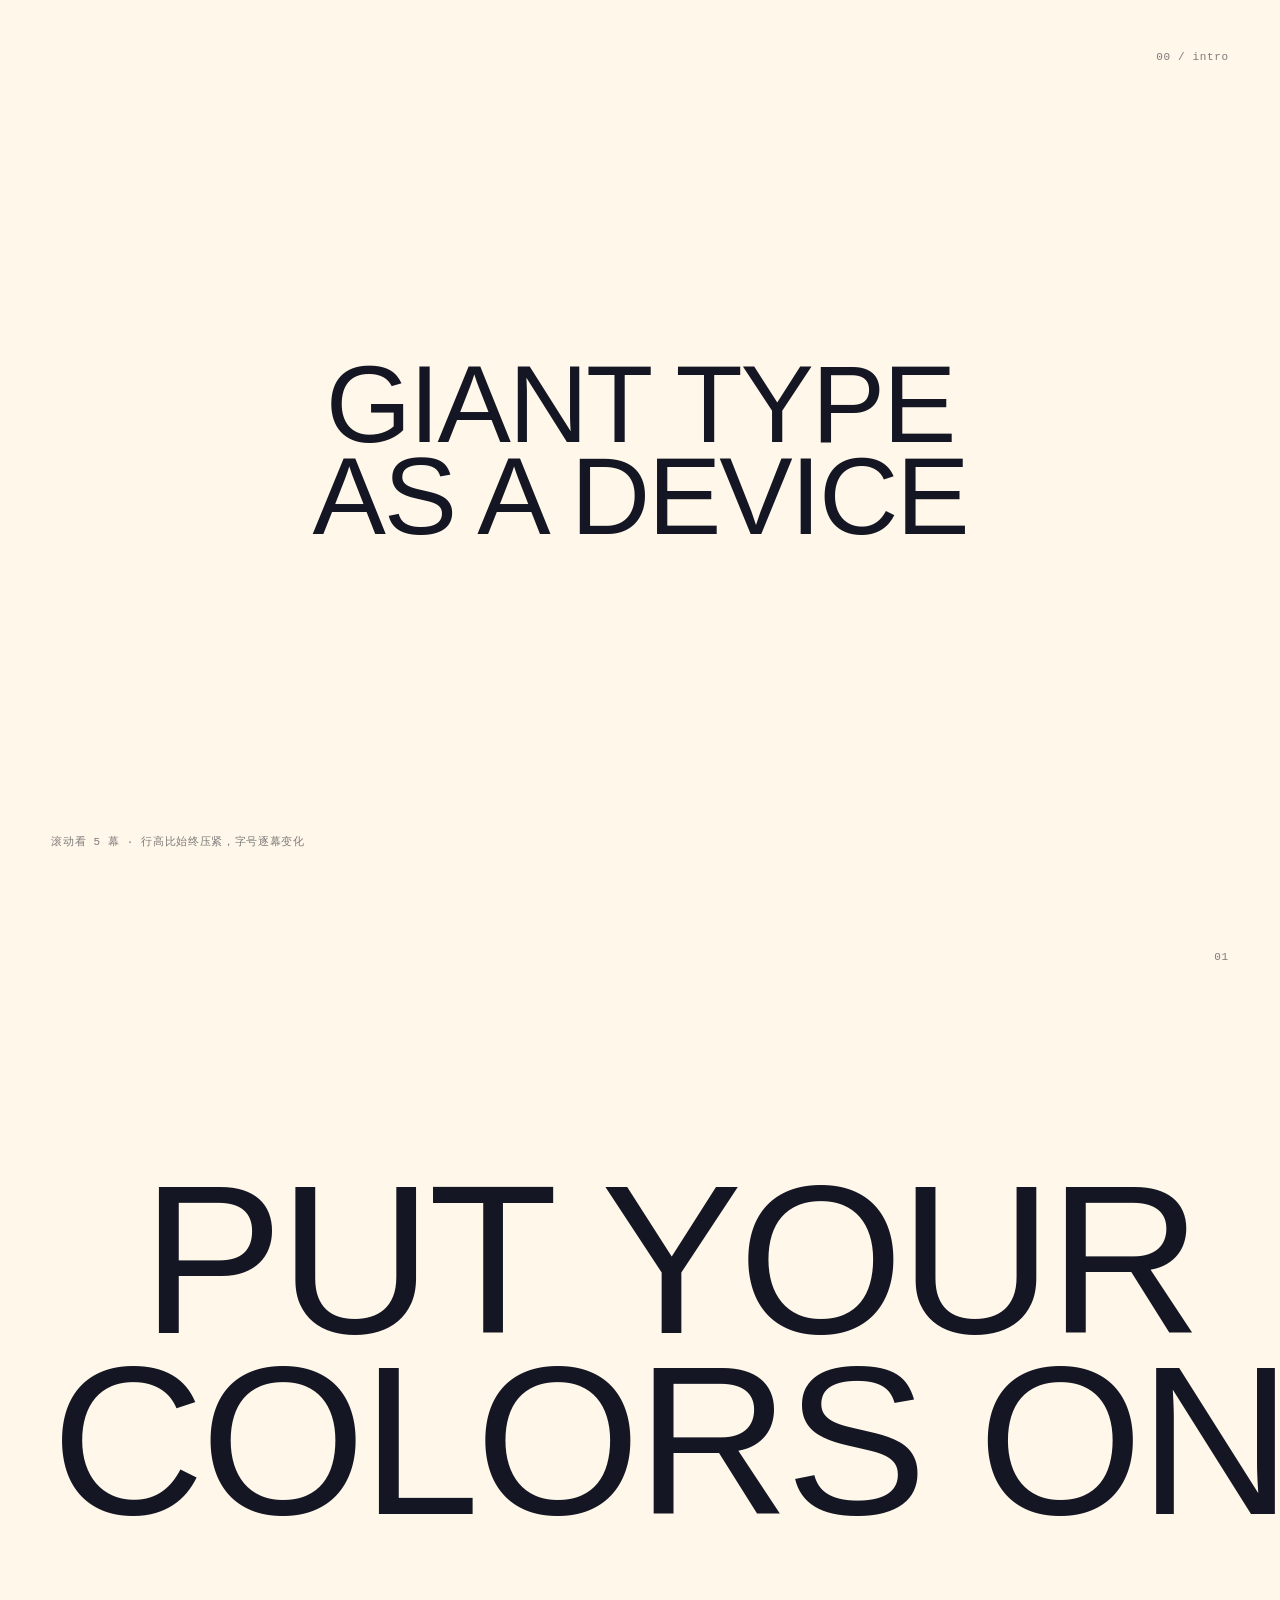
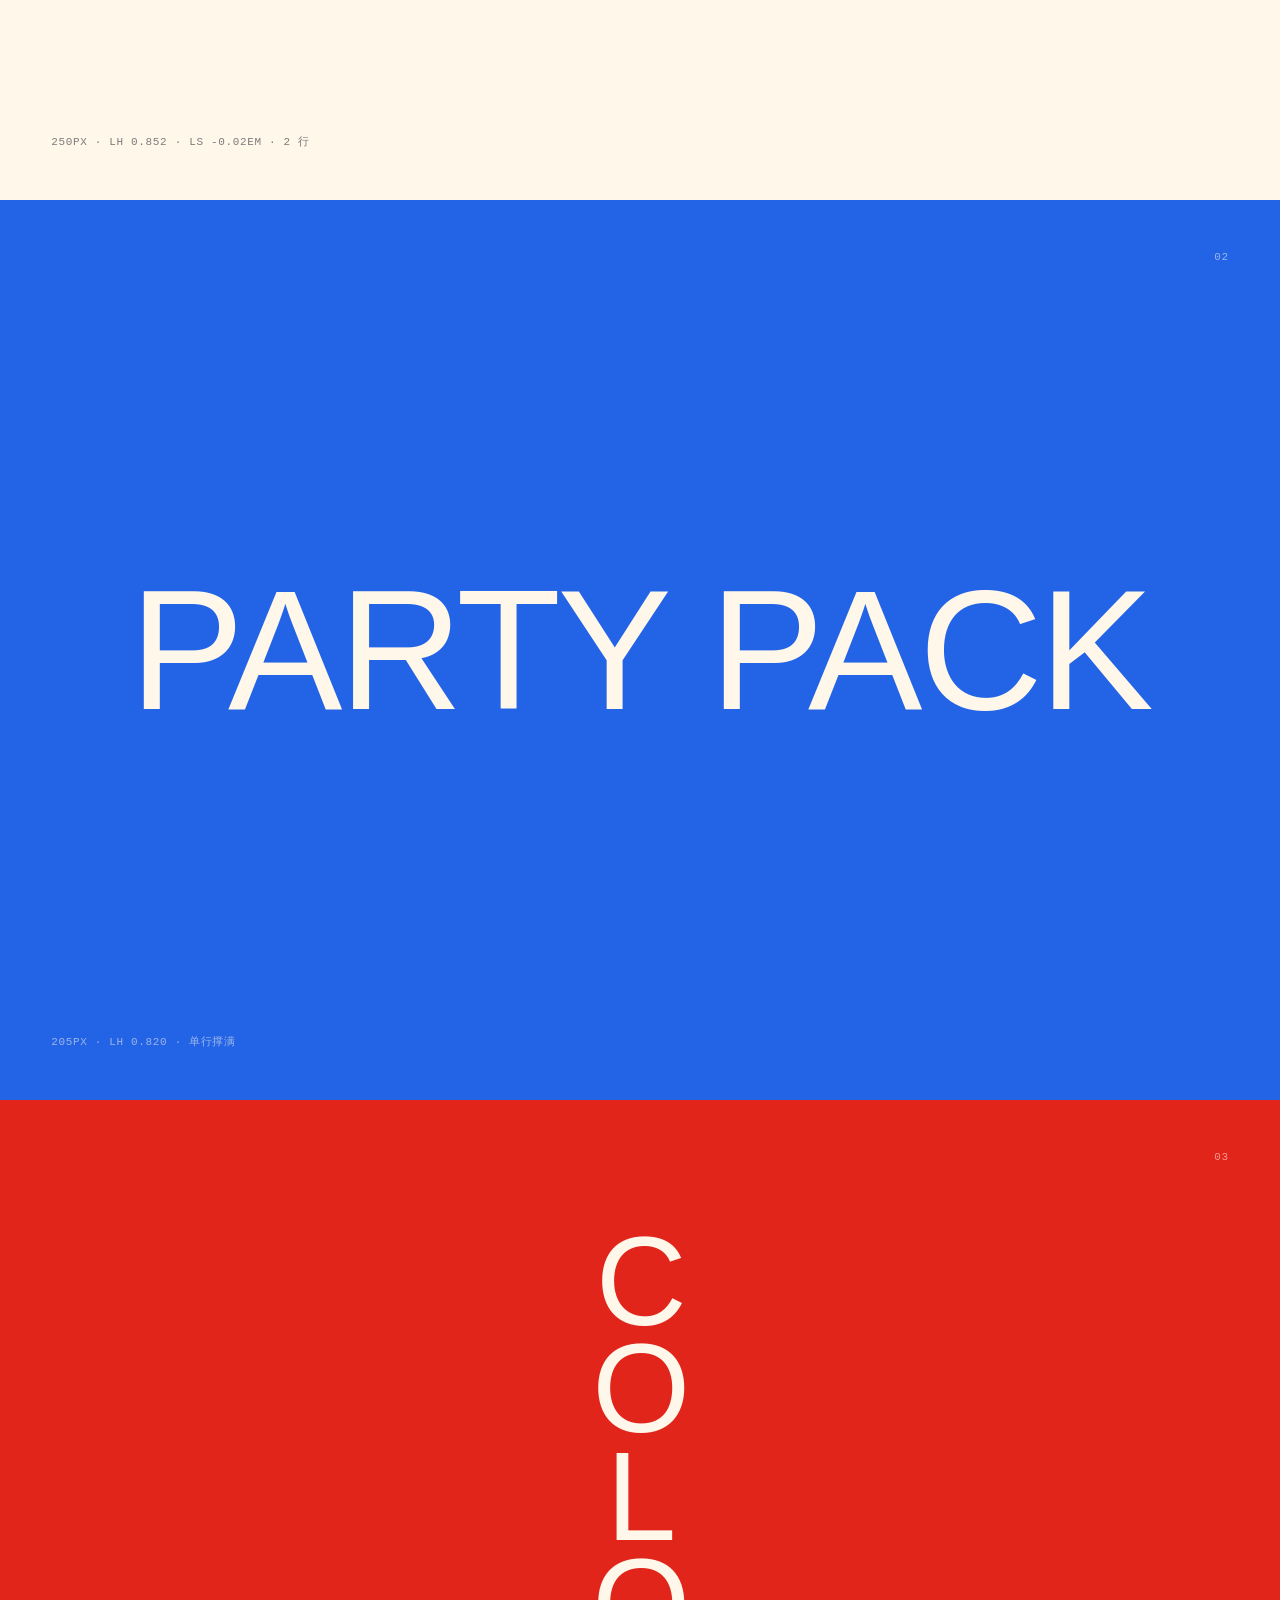
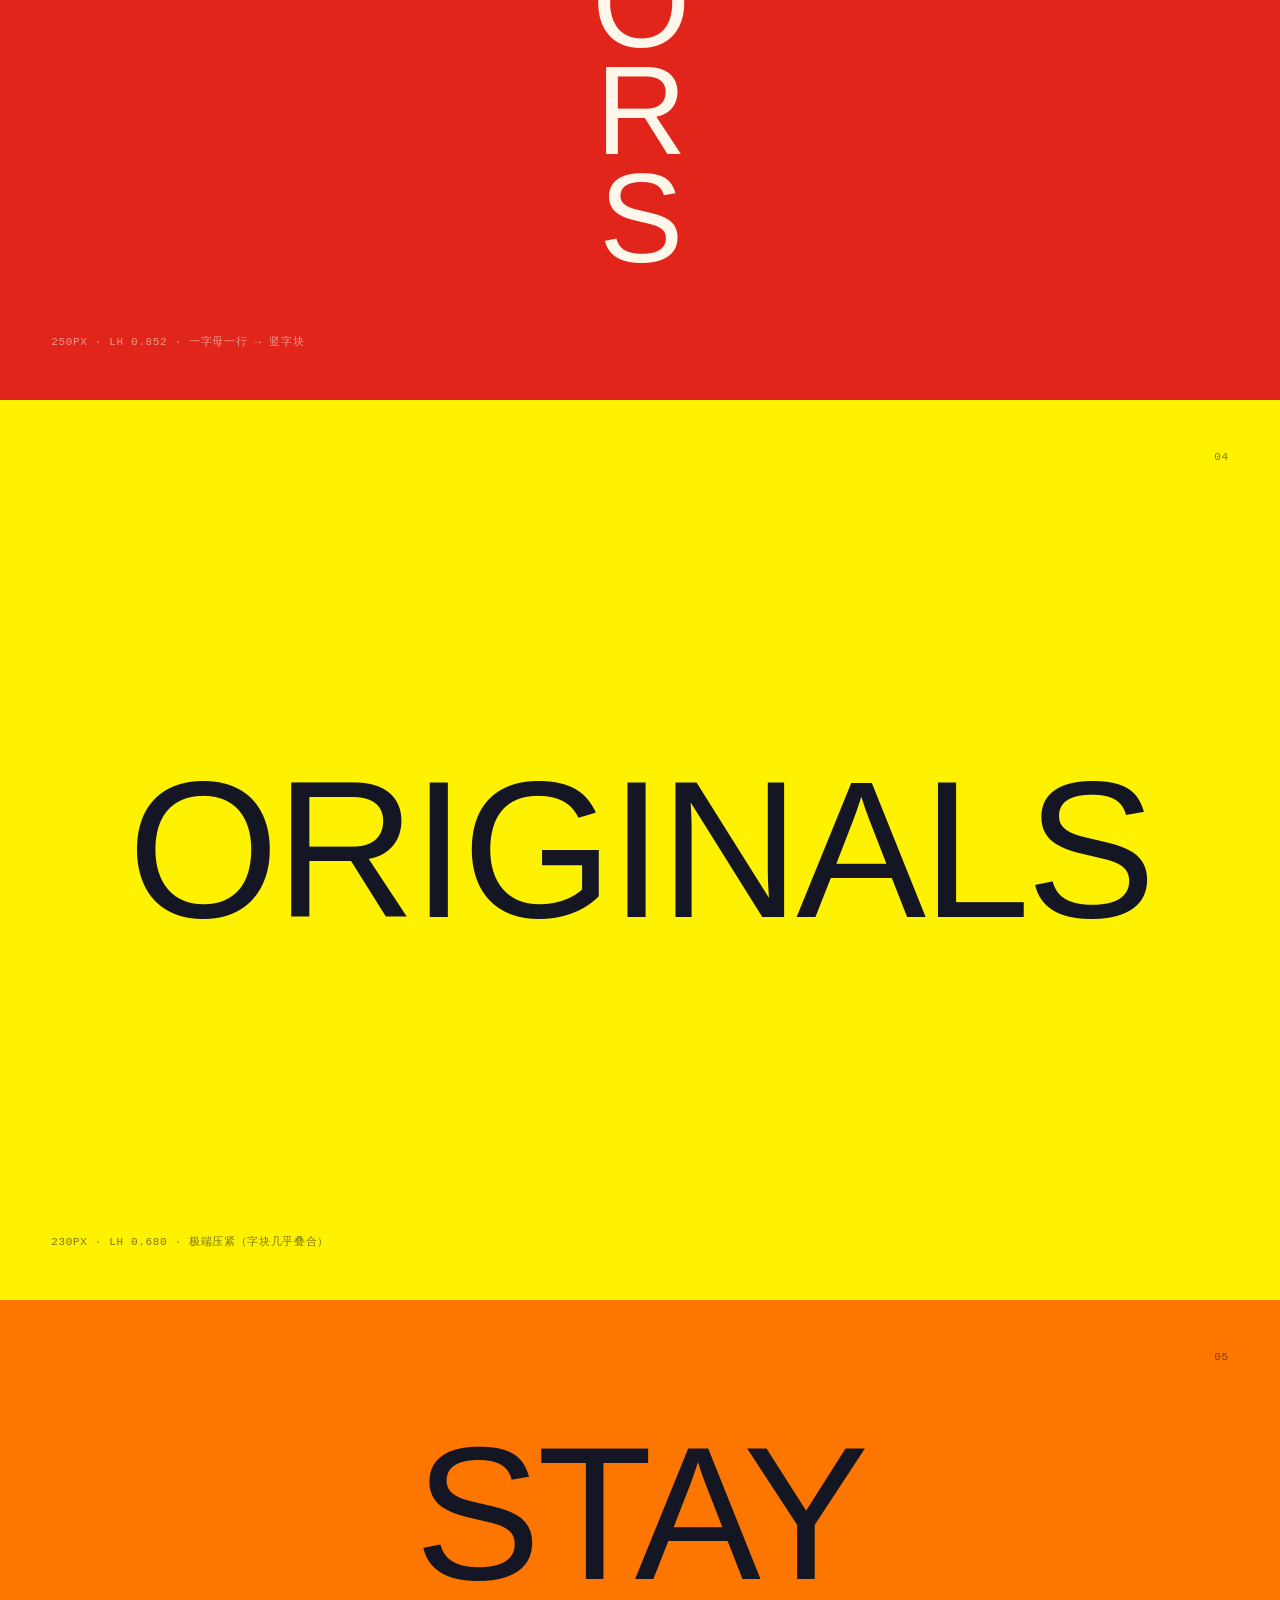
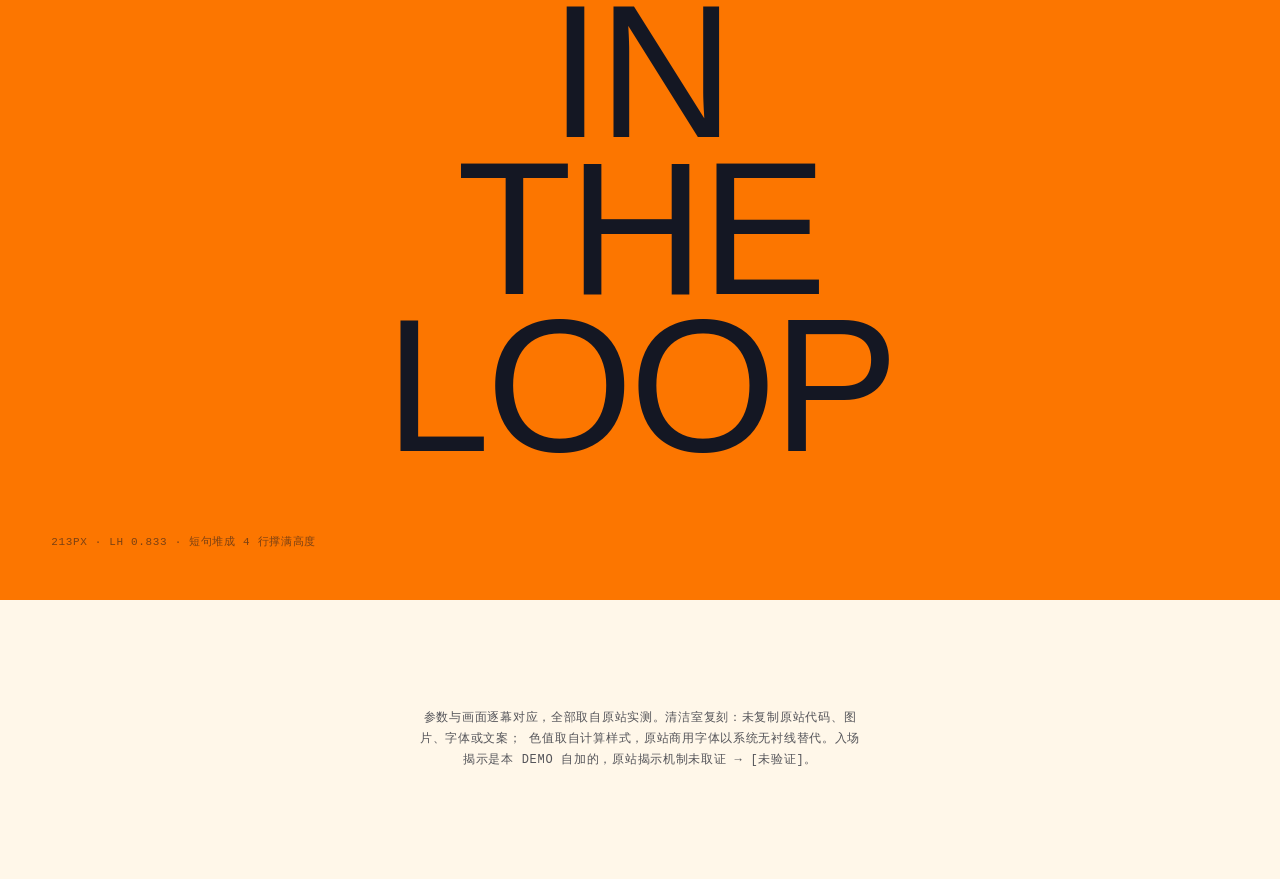
==== entries/2026-10-11-giant-type-scenes/demo/index.html @ 16011b43 "refactor(spec)!: 萃取维度从「好测量的参数」转向「视效表达」——新增 strength/expression/composition/motion_catalog/dont_copy；" ====
<!doctype html>
<html lang="zh-CN">
<head>
<meta charset="utf-8">
<meta name="viewport" content="width=device-width,initial-scale=1">
<title>demo · 巨字分幕装置（giant type scenes）</title>
<link rel="stylesheet" href="../src/scenes.css">
</head>
<body>

<!-- 0 · 说明幕 -->
<section class="scene s0">
  <span class="scene__idx">00 / intro</span>
  <h1 class="scene__title">GIANT TYPE
AS A DEVICE</h1>
  <span class="scene__spec">滚动看 5 幕 · 行高比始终压紧，字号逐幕变化</span>
</section>

<!-- 1 · 两行字块，奶油底 -->
<section class="scene s1">
  <span class="scene__idx">01</span>
  <h2 class="scene__title">PUT YOUR
COLORS ON</h2>
  <span class="scene__spec">250px · lh 0.852 · ls -0.02em · 2 行</span>
</section>

<!-- 2 · 单行满宽，蓝底 -->
<section class="scene s2">
  <span class="scene__idx">02</span>
  <h2 class="scene__title">PARTY PACK</h2>
  <span class="scene__spec">205px · lh 0.820 · 单行撑满</span>
</section>

<!-- 3 · 一字母一行，红底 -->
<section class="scene s3">
  <span class="scene__idx">03</span>
  <h2 class="scene__title">C
O
L
O
R
S</h2>
  <span class="scene__spec">250px · lh 0.852 · 一字母一行 → 竖字块</span>
</section>

<!-- 4 · 行高比压到 0.68，黄底 -->
<section class="scene s4">
  <span class="scene__idx">04</span>
  <h2 class="scene__title">ORIGINALS</h2>
  <span class="scene__spec">230px · lh 0.680 · 极端压紧（字块几乎叠合）</span>
</section>

<!-- 5 · 短句堆成四行，橙底 -->
<section class="scene s5">
  <span class="scene__idx">05</span>
  <h2 class="scene__title">STAY
IN
THE
LOOP</h2>
  <span class="scene__spec">213px · lh 0.833 · 短句堆成 4 行撑满高度</span>
</section>

<section class="scene s1" style="min-height:auto;padding-block:clamp(40px,8vw,96px)">
  <p class="scene__spec" style="position:static;opacity:.72;text-align:center;max-width:62ch;font-size:12px;line-height:1.75">
    参数与画面逐幕对应，全部取自原站实测。清洁室复刻：未复制原站代码、图片、字体或文案；
    色值取自计算样式，原站商用字体以系统无衬线替代。入场揭示是本 demo 自加的，原站揭示机制未取证 → [未验证]。
  </p>
</section>

</body>
</html>
---- entries/2026-10-11-giant-type-scenes/src/scenes.css ----
/* ============================================================
   giant-type-scenes · 巨字分幕装置（clean-room 复刻）
   机制：不用插图当主视觉，而把「标题」本身放大成图像——
   字号给到 100~250px、行高比压到 0.68~0.85（字块紧贴），
   再用强制换行把一句话堆成 2~6 行字块（短词甚至一字母一行），
   让字块撑满整屏；每段换一个整屏色块当底，形成分幕节奏。

   实测自 ringpopcandy.com（getComputedStyle，非目测）：
     10 个 .section-title，字号 102 / 120 / 128 / 160 / 250px 按段变化
     行高比 0.68 ~ 0.852（250/205、250/213、250/170、120/100、102/86、128/107、160/115）
     字距 -0.02em，字重 400~500，全大写
     页面总高 11047px，14 个 section，整屏色块宽 1278px（视口 1280）
   ============================================================ */

:root {
  /* 色值全部为原站实测（rgb() → hex） */
  --ground:  #FFF7E9;
  --ink:     #141723;
  --blue:    #2364E7;
  --red:     #E1251B;
  --yellow:  #FFF200;
  --orange:  #FC7600;
  --green:   #0B7302;

  --font: "Helvetica Neue", "HelveticaNeue", Helvetica, "Arial Narrow", Arial,
          "PingFang SC", "Microsoft YaHei", system-ui, sans-serif;

  --track: -0.02em;   /* 实测字距 */
  --pad:   clamp(20px, 4vw, 56px);
}

*, *::before, *::after { box-sizing: border-box; }
html, body { margin: 0; }
body {
  background: var(--ground);
  color: var(--ink);
  font-family: var(--font);
  -webkit-font-smoothing: antialiased;
}

/* ---------- 一幕 ---------- */
.scene {
  position: relative;
  min-height: 100vh;
  min-height: 100svh;
  display: grid;
  align-content: center;
  justify-items: center;
  padding: var(--pad);
  overflow: hidden;          /* 字块允许被裁，但不许撑出布局 */
  background: var(--bg, var(--ground));
  color: var(--fg, var(--ink));
}

/* ---------- 字块 ---------- */
.scene__title {
  margin: 0;
  font-weight: var(--fw, 400);
  font-size: var(--fs);
  line-height: var(--lh, 0.85);   /* 行高比：字块紧贴的关键 */
  letter-spacing: var(--track);
  text-transform: uppercase;
  text-align: center;
  white-space: pre;               /* 保留换行，不自动折行 */
  max-width: 100%;
}

/* 角标：把这一幕的实测参数写在画面上，既是说明也是装饰 */
.scene__spec {
  position: absolute;
  left: var(--pad);
  bottom: var(--pad);
  font-family: ui-monospace, SFMono-Regular, Menlo, Consolas, monospace;
  font-size: 11px;
  letter-spacing: 0.06em;
  text-transform: uppercase;
  opacity: 0.55;
}
.scene__idx {
  position: absolute;
  right: var(--pad);
  top: var(--pad);
  font-family: ui-monospace, SFMono-Regular, Menlo, Consolas, monospace;
  font-size: 11px;
  letter-spacing: 0.06em;
  opacity: 0.55;
}

/* ---------- 各幕：字号同时对宽度与高度双约束 ----------
   宽度：按行内字符数反推（字块撑满视口宽）
   高度：按行数反推（多行字块不许超出视口高，否则会被裁）
   只用 vw 会在矮窗口里把多行字块裁掉——实测 6 行 × 250px = 1278px > 577px 视口。 */
.s1 { --bg: var(--ground); --fg: var(--ink);    --fs: clamp(32px, min(16.6vw, 40svh), 250px); --lh: 0.852; }
.s2 { --bg: var(--blue);   --fg: var(--ground); --fs: clamp(26px, 13.4vw, 205px);             --lh: 0.820; }
.s3 { --bg: var(--red);    --fg: var(--ground); --fs: clamp(34px, min(22.4vw, 14svh), 250px); --lh: 0.852; }
.s4 { --bg: var(--yellow); --fg: var(--ink);    --fs: clamp(28px, 15.2vw, 230px);             --lh: 0.680; }
.s5 { --bg: var(--orange); --fg: var(--ink);    --fs: clamp(28px, min(17.6vw, 21svh), 213px); --lh: 0.833; }
.s0 { --bg: var(--ground); --fg: var(--ink);    --fs: clamp(24px, min(8.6vw, 40svh), 118px);  --lh: 0.836; --fw: 500; }

/* ---------- 入场揭示（本 demo 自加，原站揭示机制未取证 → [未验证]） ----------
   用 CSS 滚动驱动动画，浏览器不支持时自动退化为静止呈现，零 JS。 */
@supports (animation-timeline: view()) {
  @media (prefers-reduced-motion: no-preference) {
    .scene__title {
      animation: rise linear both;
      animation-timeline: view();
      animation-range: entry 5% cover 42%;
    }
    @keyframes rise {
      from { transform: translateY(0.32em); opacity: 0; }
      to   { transform: translateY(0);      opacity: 1; }
    }
  }
}
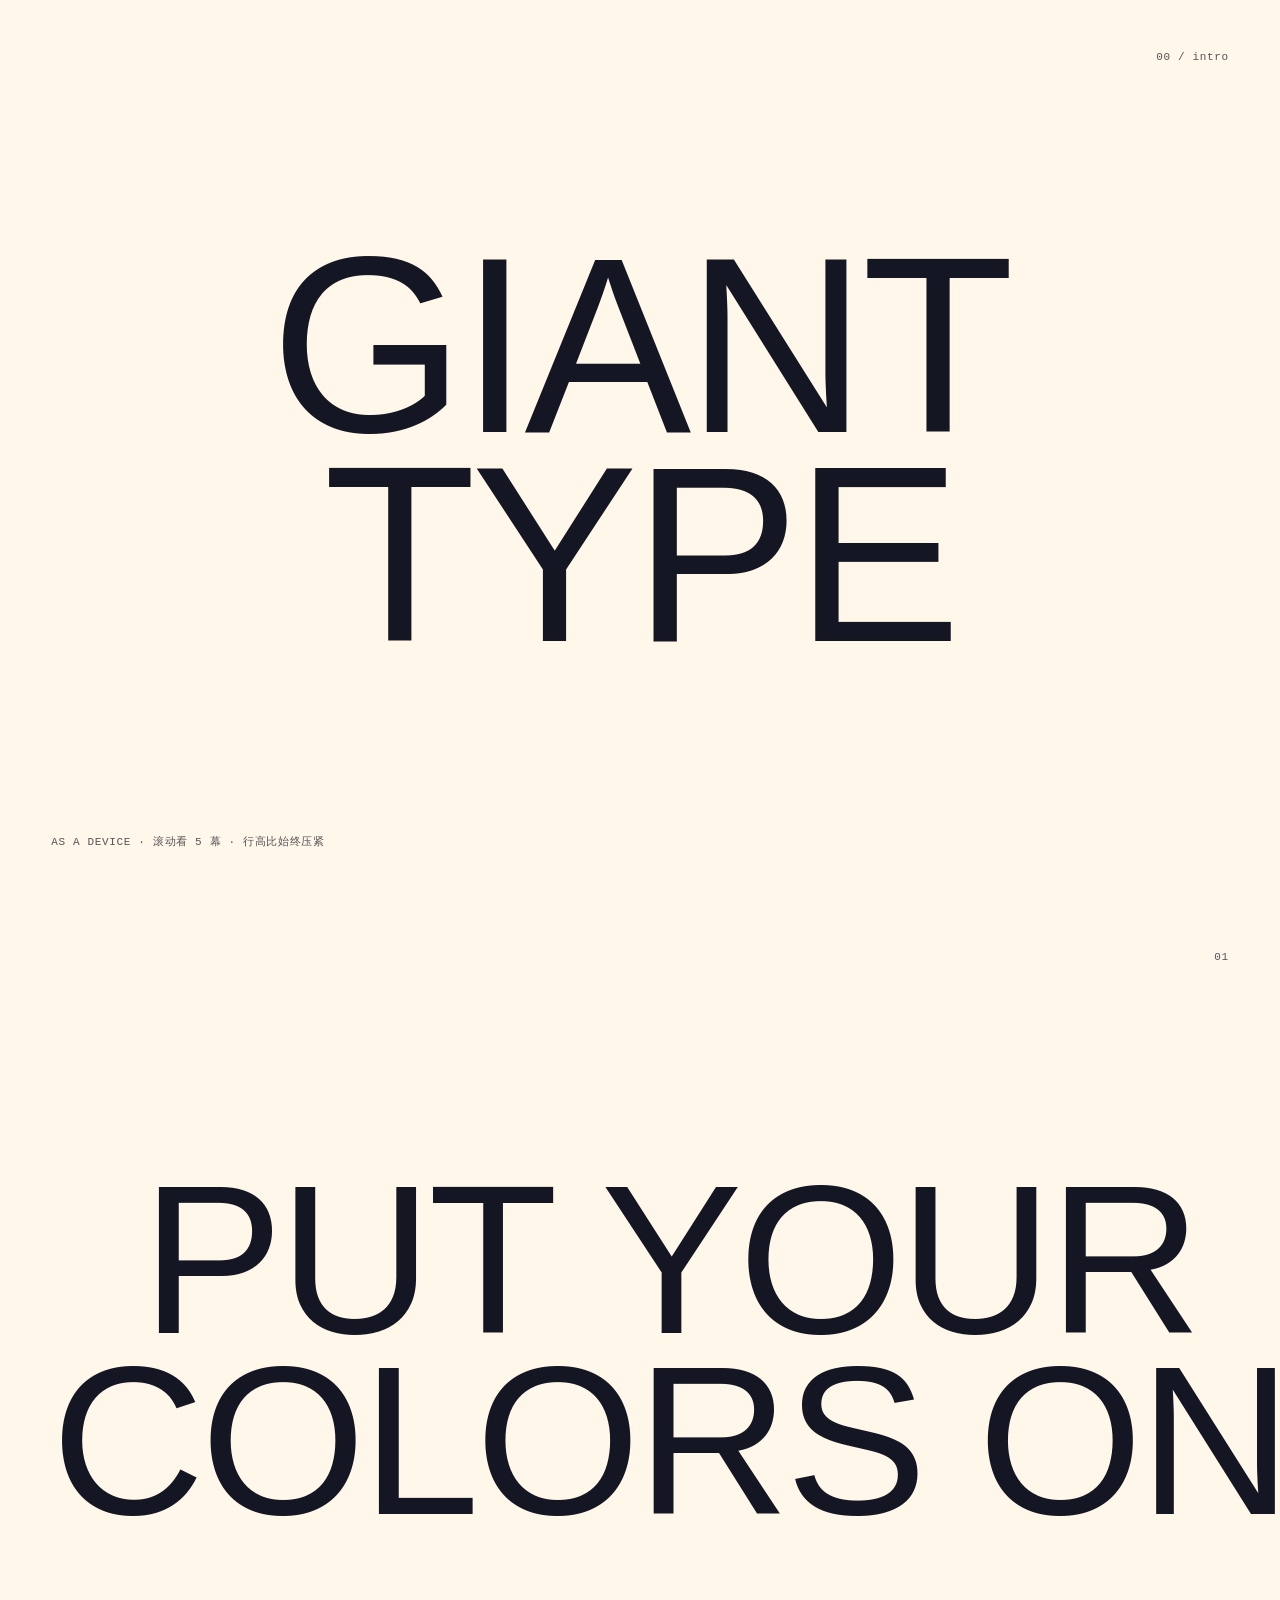
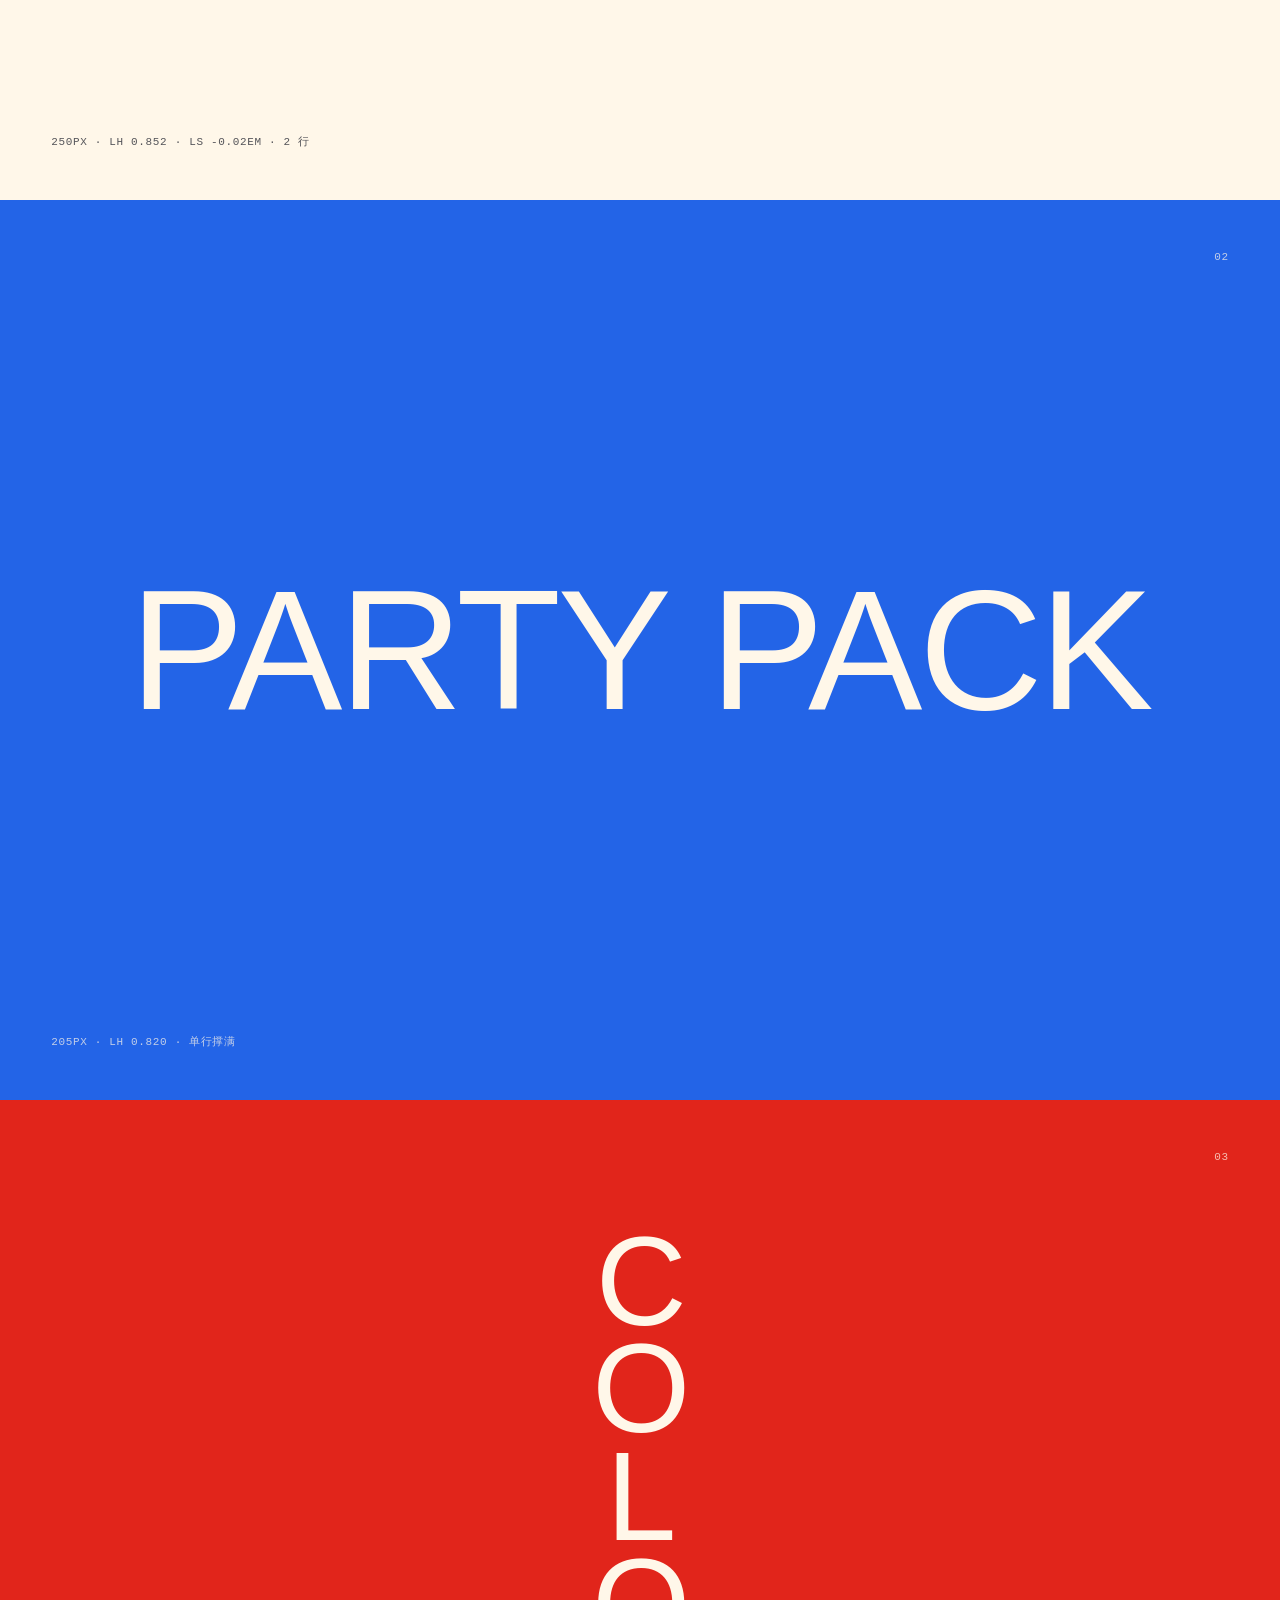
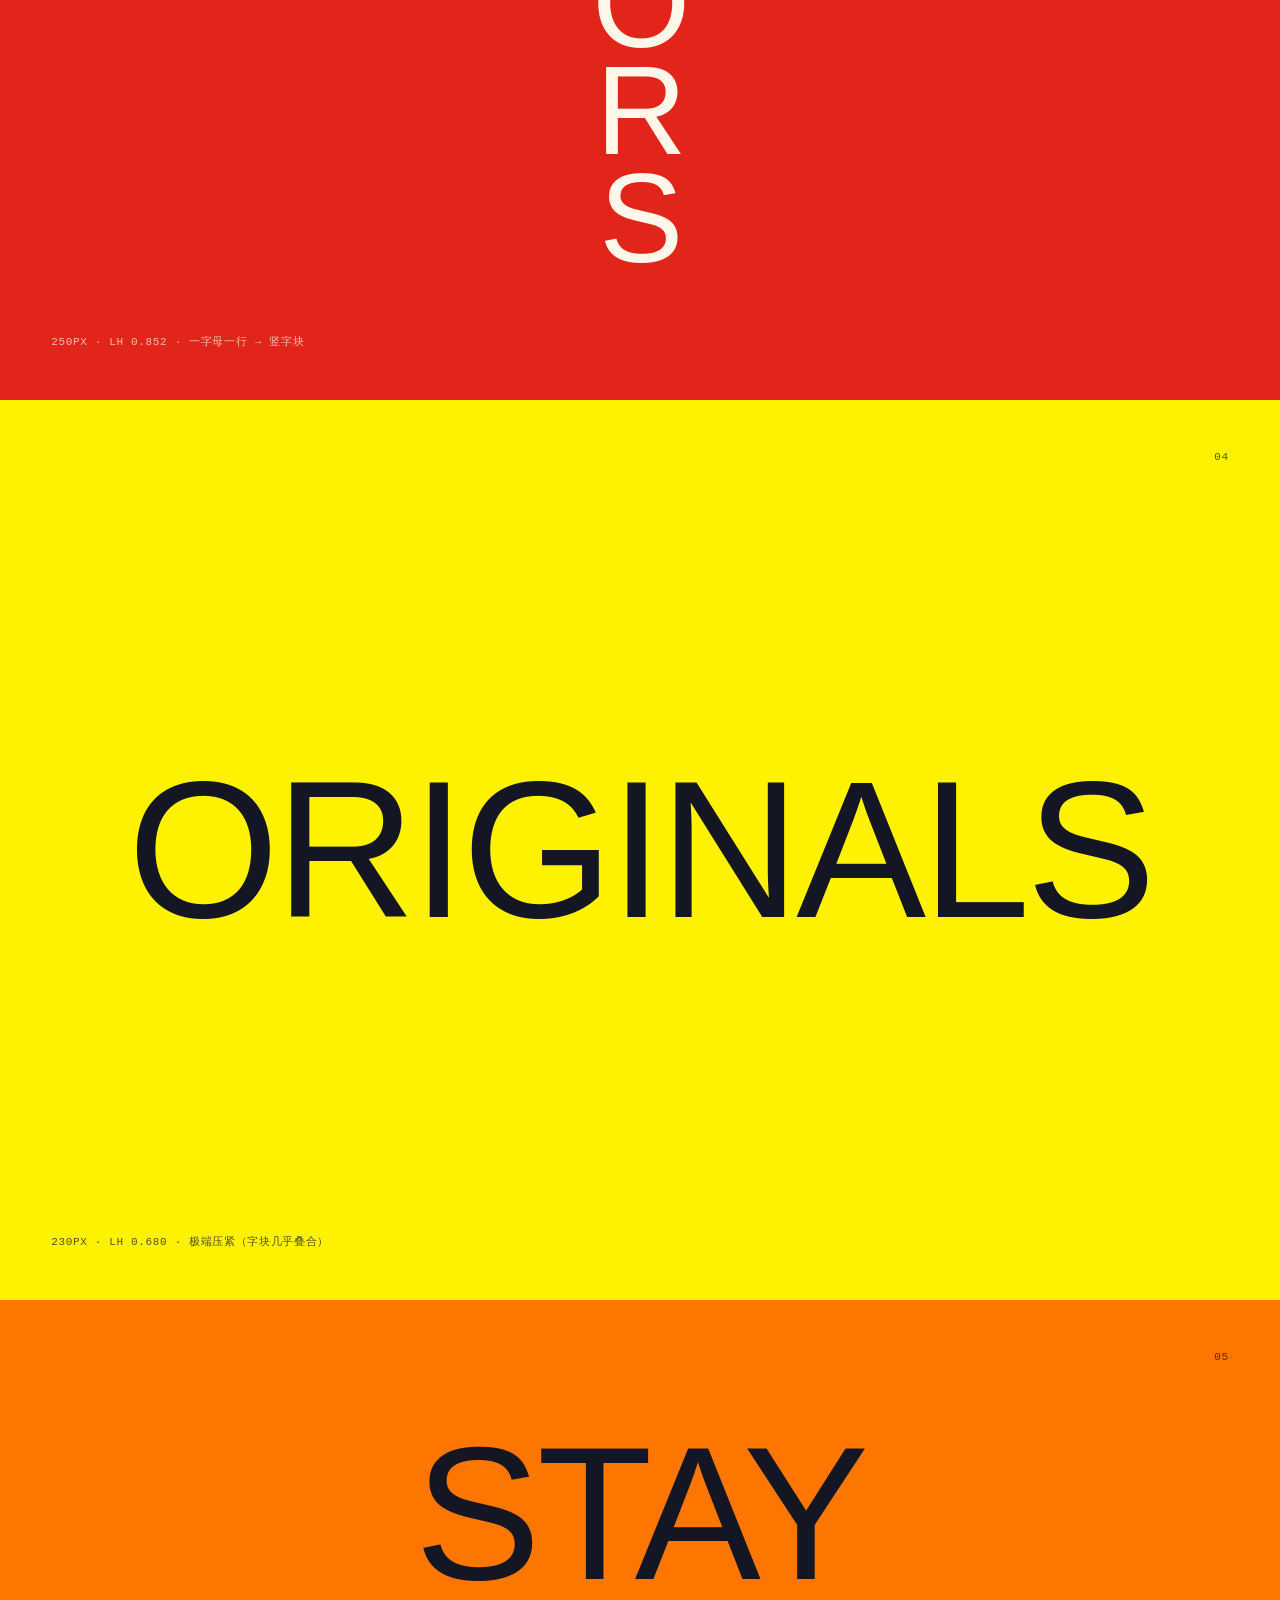
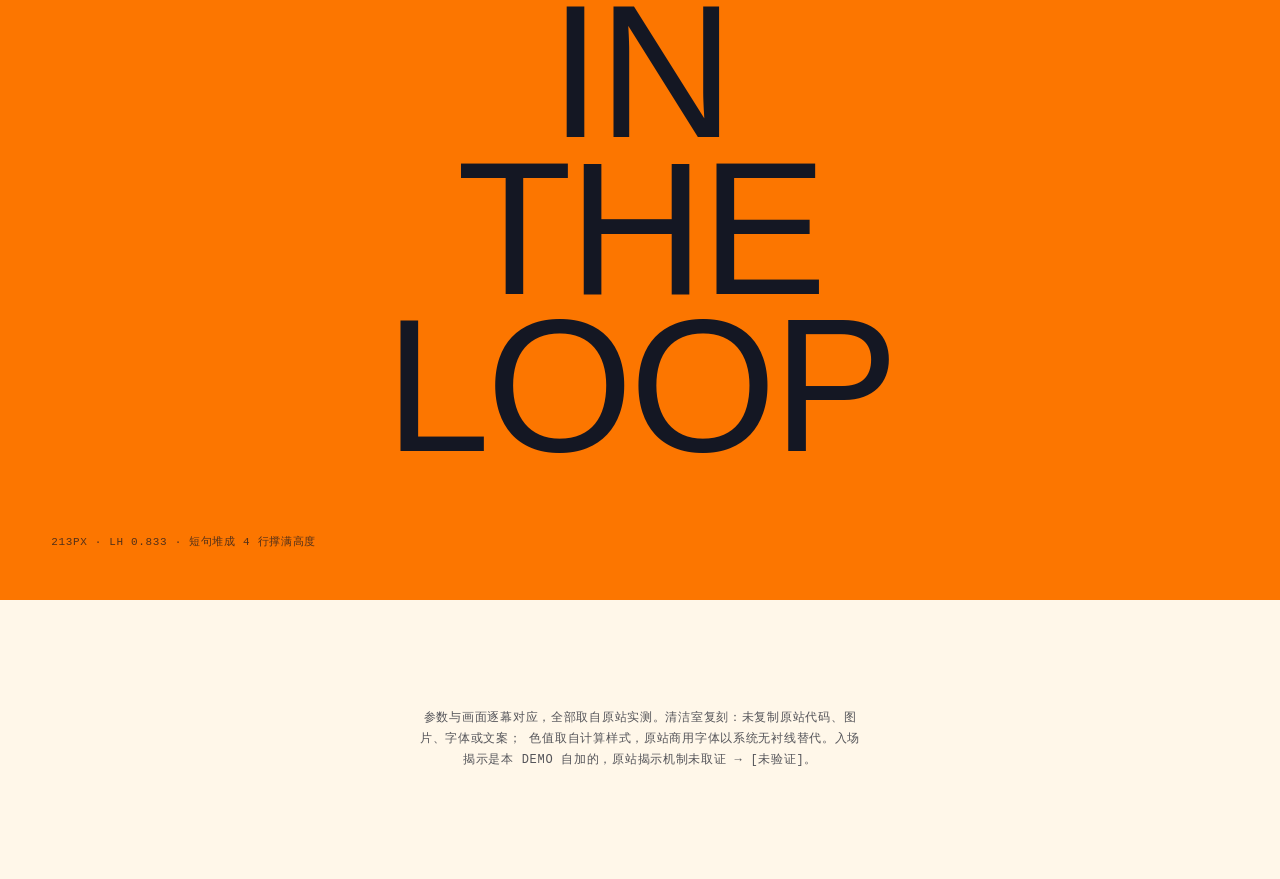
==== commit 07bf9a6b: "polish(giant-type): 开场幕放大为真巨字、细滚动条、小字提对比度；README 如实说明纯 CSS 撑满的填充率区间" ====
--- a/entries/2026-10-11-giant-type-scenes/demo/index.html
+++ b/entries/2026-10-11-giant-type-scenes/demo/index.html
@@ -8,12 +8,12 @@
 </head>
 <body>
 
-<!-- 0 · 说明幕 -->
+<!-- 0 · 说明幕（同样是巨字） -->
 <section class="scene s0">
   <span class="scene__idx">00 / intro</span>
-  <h1 class="scene__title">GIANT TYPE
-AS A DEVICE</h1>
-  <span class="scene__spec">滚动看 5 幕 · 行高比始终压紧，字号逐幕变化</span>
+  <h1 class="scene__title">GIANT
+TYPE</h1>
+  <span class="scene__spec">as a device · 滚动看 5 幕 · 行高比始终压紧</span>
 </section>
 
 <!-- 1 · 两行字块，奶油底 -->
--- a/entries/2026-10-11-giant-type-scenes/src/scenes.css
+++ b/entries/2026-10-11-giant-type-scenes/src/scenes.css
@@ -74,7 +74,7 @@
   font-size: 11px;
   letter-spacing: 0.06em;
   text-transform: uppercase;
-  opacity: 0.55;
+  opacity: 0.72;
 }
 .scene__idx {
   position: absolute;
@@ -83,7 +83,7 @@
   font-family: ui-monospace, SFMono-Regular, Menlo, Consolas, monospace;
   font-size: 11px;
   letter-spacing: 0.06em;
-  opacity: 0.55;
+  opacity: 0.72;
 }
 
 /* ---------- 各幕：字号同时对宽度与高度双约束 ----------
@@ -95,7 +95,11 @@
 .s3 { --bg: var(--red);    --fg: var(--ground); --fs: clamp(34px, min(22.4vw, 14svh), 250px); --lh: 0.852; }
 .s4 { --bg: var(--yellow); --fg: var(--ink);    --fs: clamp(28px, 15.2vw, 230px);             --lh: 0.680; }
 .s5 { --bg: var(--orange); --fg: var(--ink);    --fs: clamp(28px, min(17.6vw, 21svh), 213px); --lh: 0.833; }
-.s0 { --bg: var(--ground); --fg: var(--ink);    --fs: clamp(24px, min(8.6vw, 40svh), 118px);  --lh: 0.836; --fw: 500; }
+/* 开场幕也是巨字（原来给了偏小的上限，导致首屏只有 51% 宽 / 18% 高，被评"巨字不够巨"） */
+.s0 { --bg: var(--ground); --fg: var(--ink);    --fs: clamp(30px, min(29vw, 46svh), 250px);  --lh: 0.836; --fw: 500; }
+
+/* 细一点的滚动条，别让原生粗条破坏极简 */
+html { scrollbar-width: thin; scrollbar-color: rgba(20, 23, 35, 0.35) transparent; }
 
 /* ---------- 入场揭示（本 demo 自加，原站揭示机制未取证 → [未验证]） ----------
    用 CSS 滚动驱动动画，浏览器不支持时自动退化为静止呈现，零 JS。 */
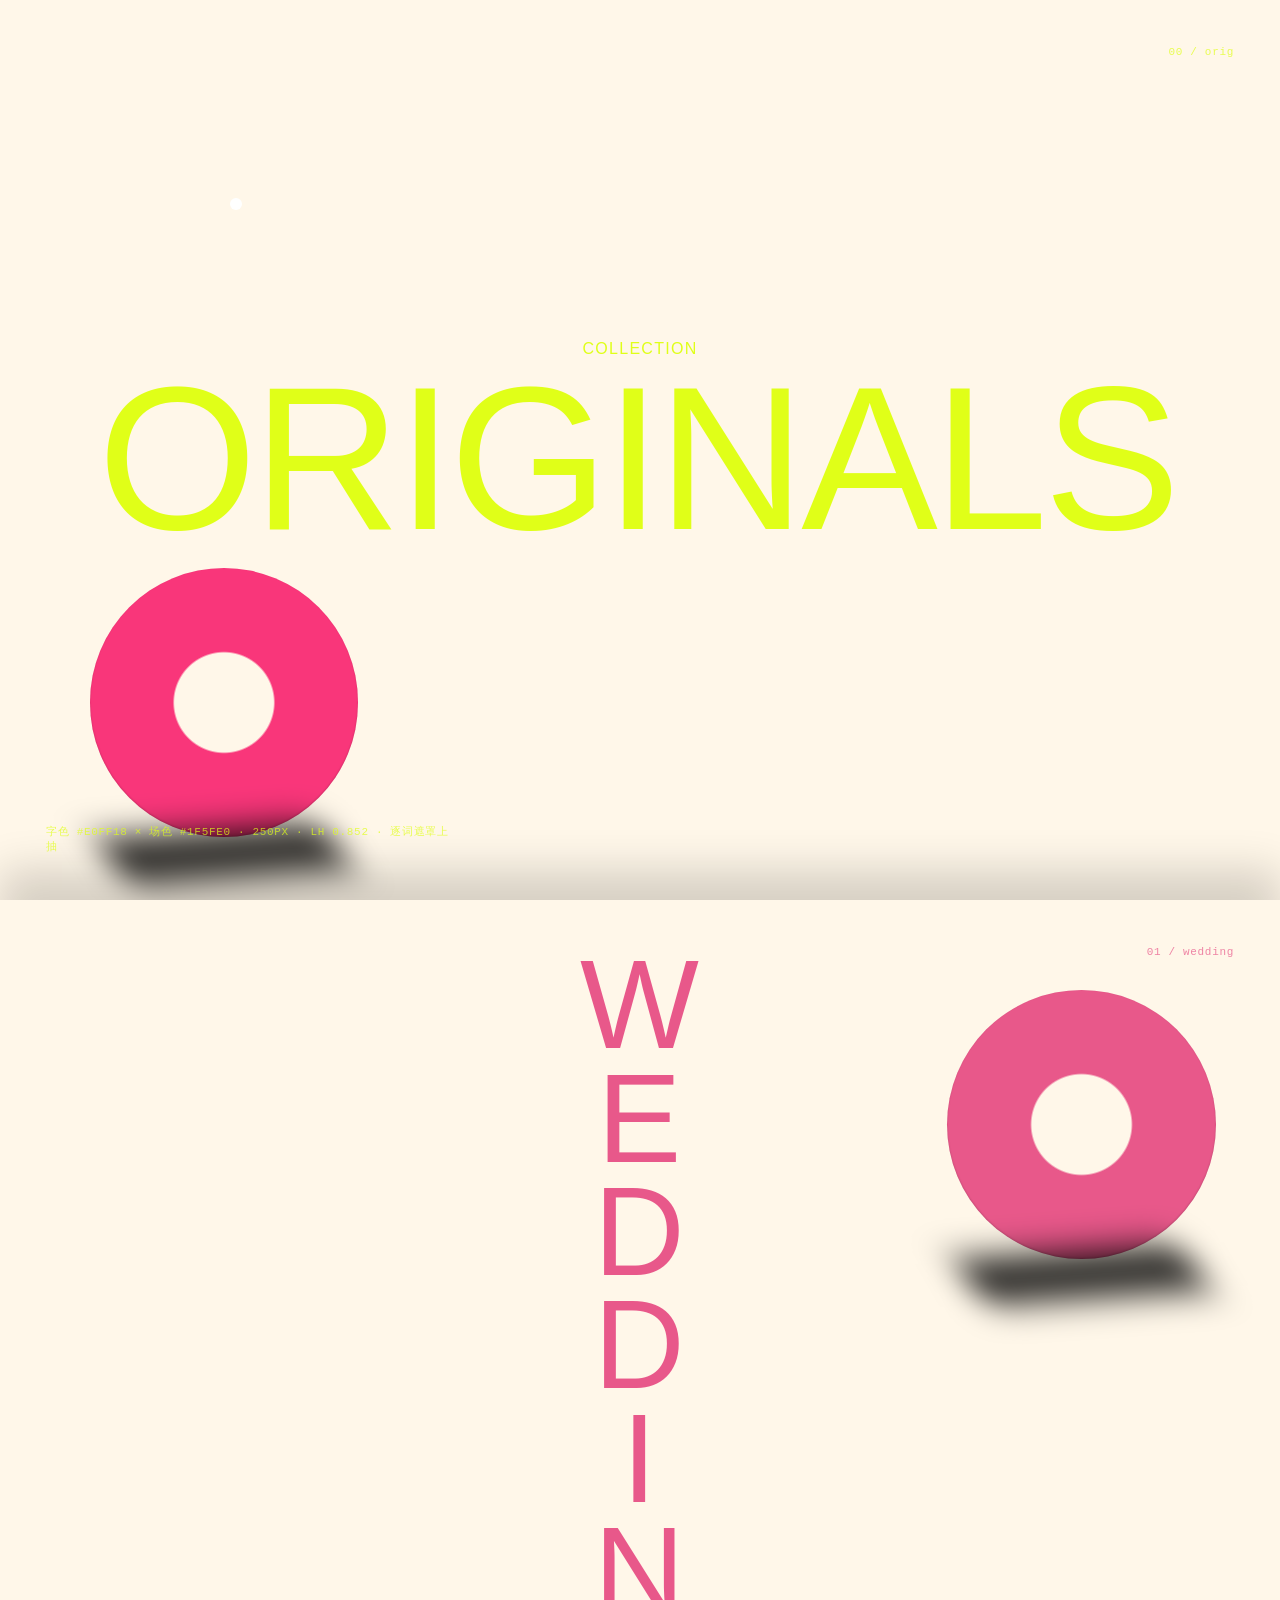
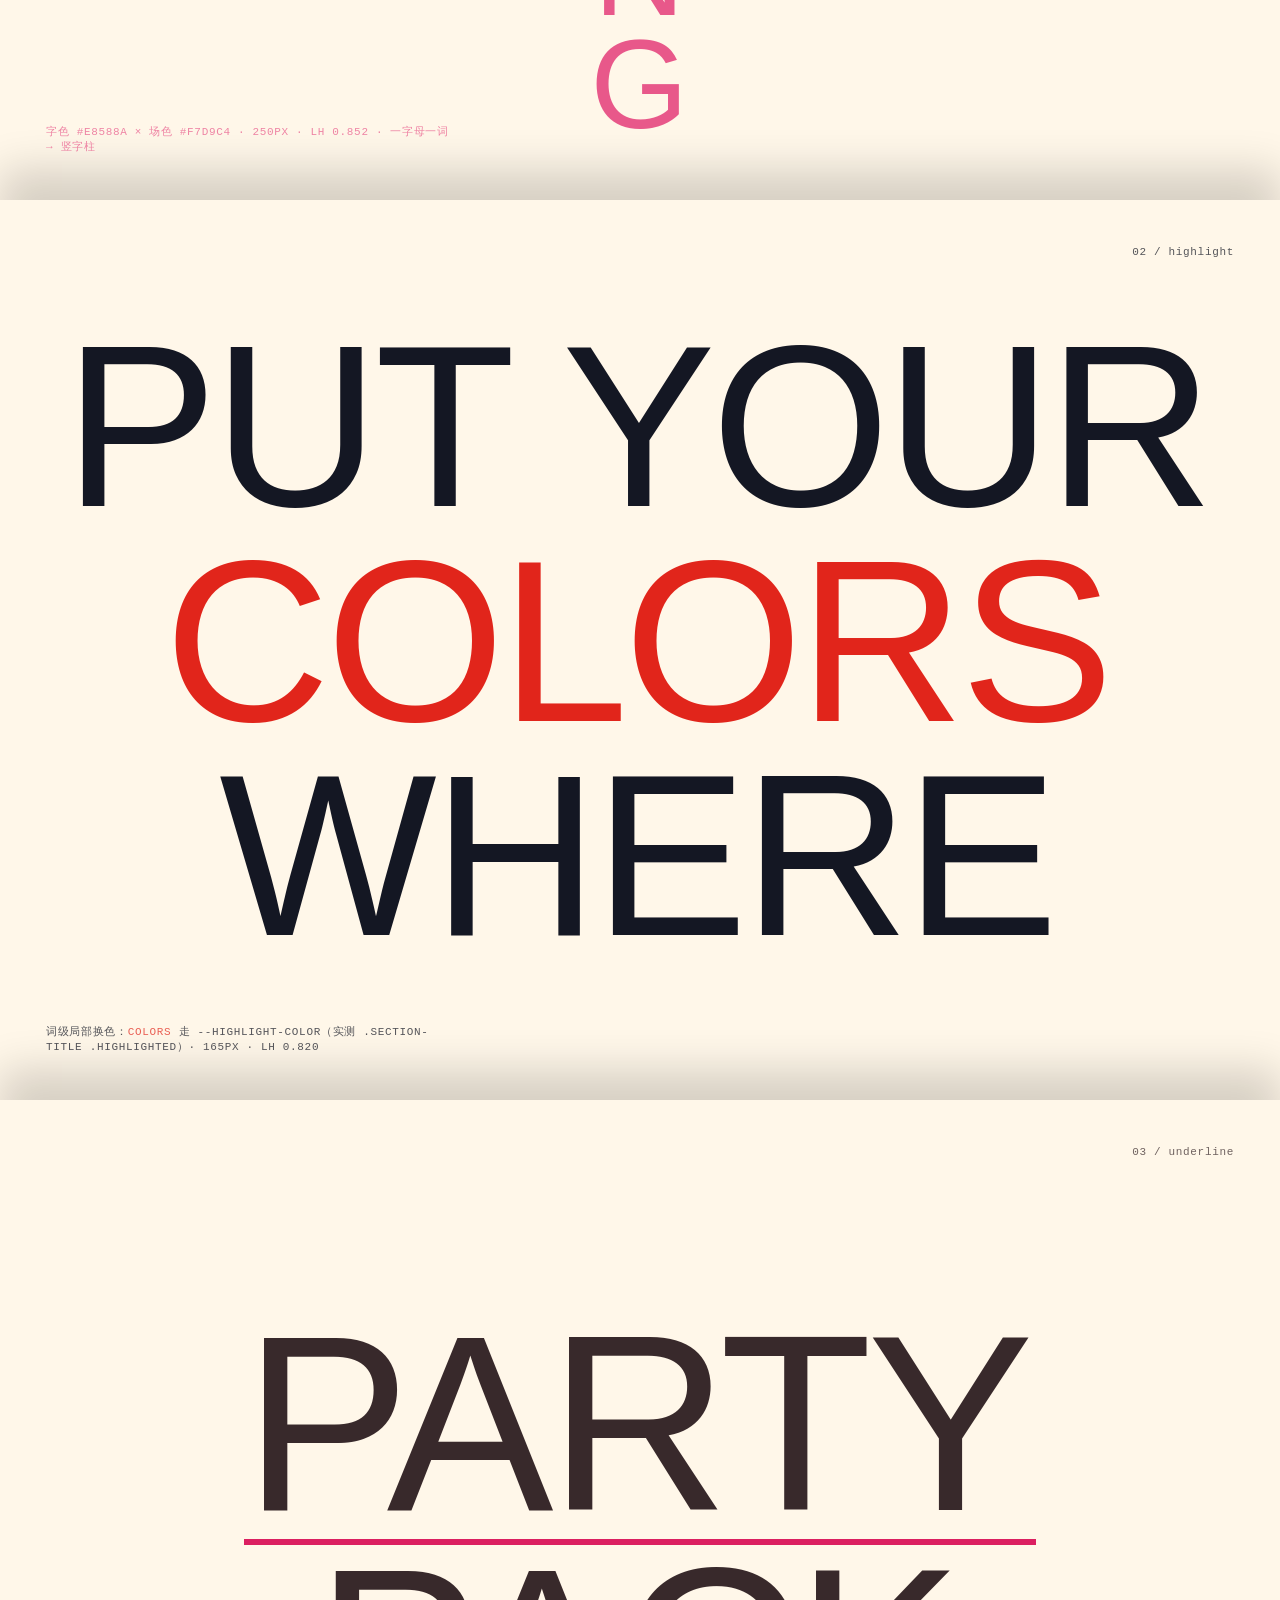
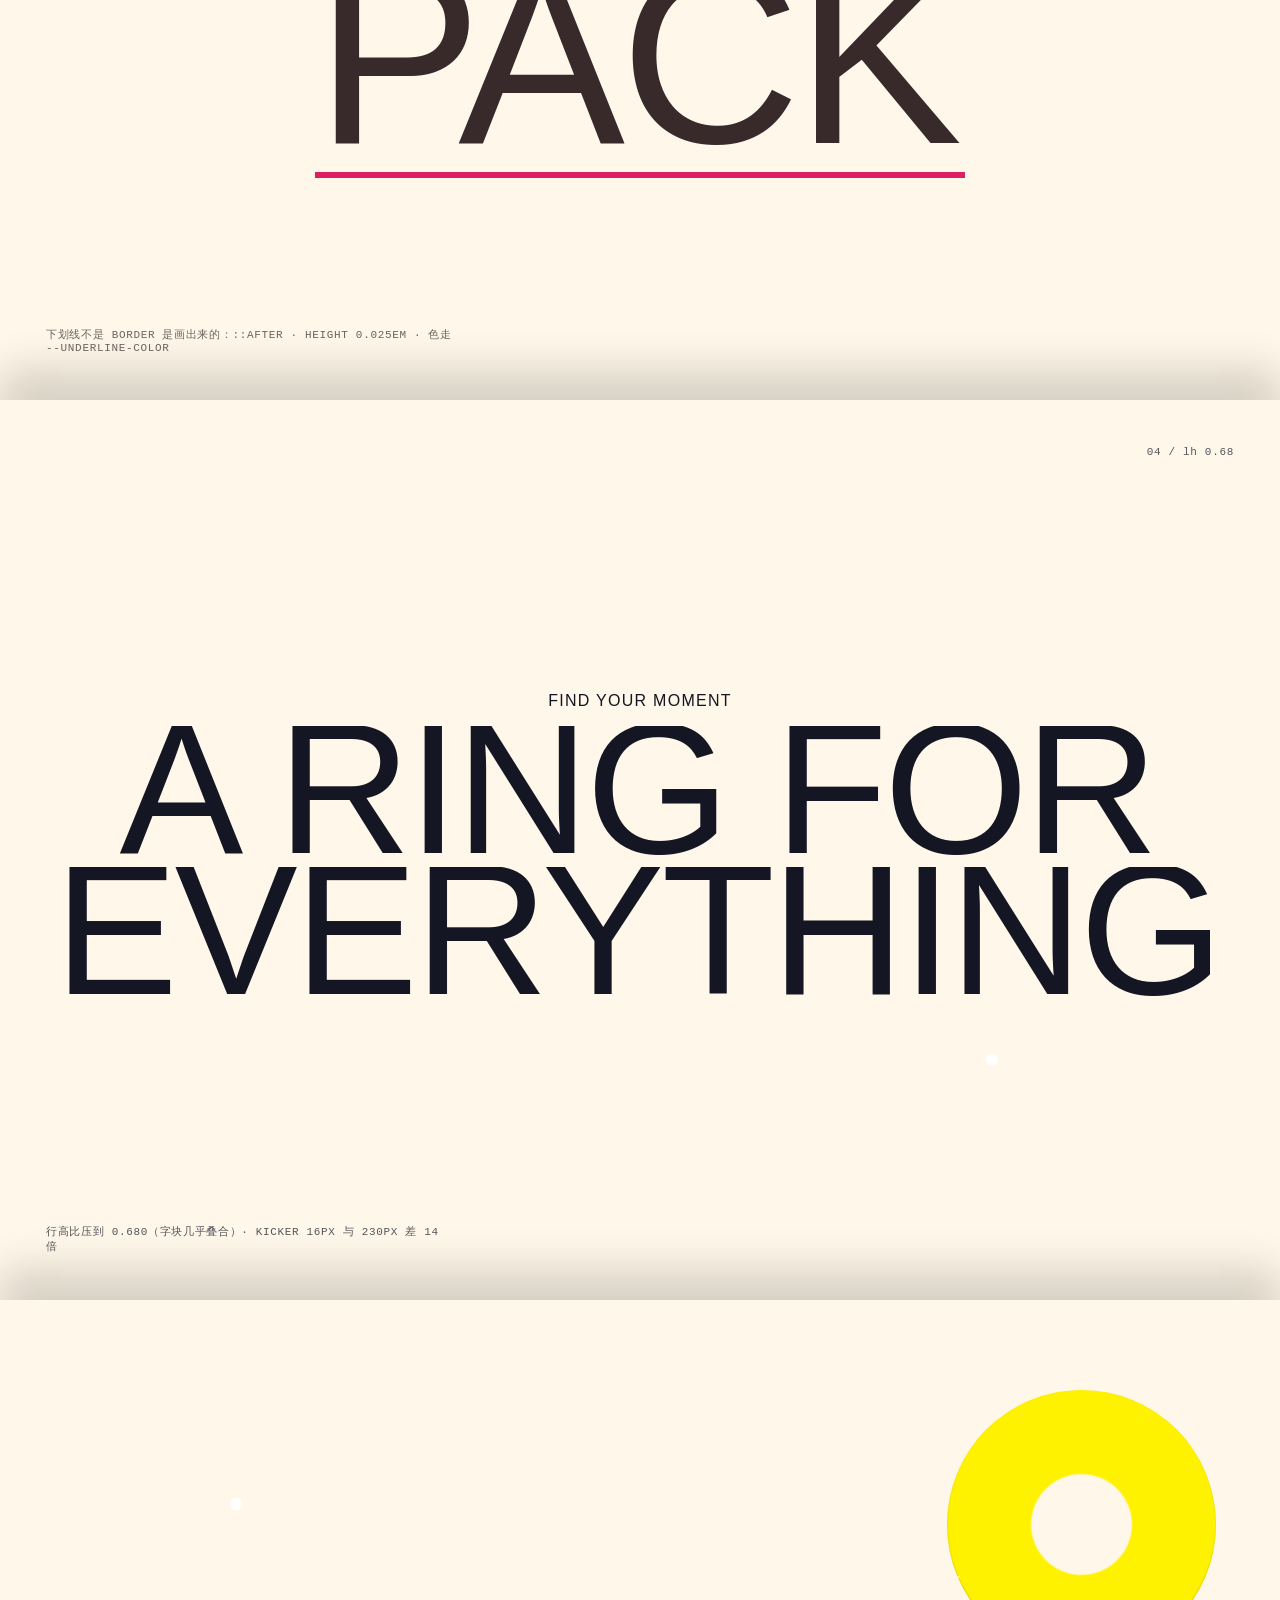
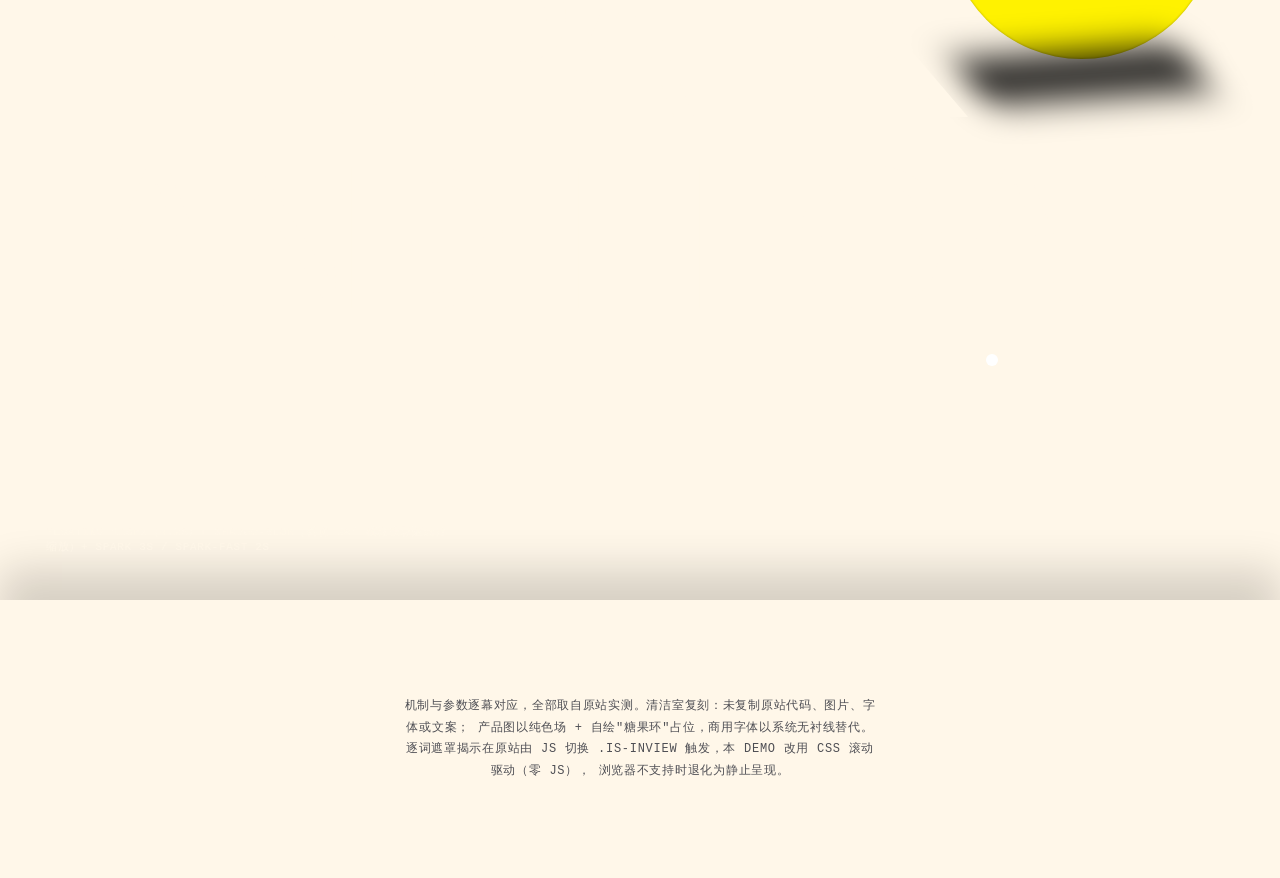
==== commit 6c3fa94a: "fix(giant-type)!: 第三版重做——真机制是「字压满幅图 + 逐词遮罩揭示 + 局部换色」；补状态取证与两个复刻陷阱；提示词 v8" ====
--- a/entries/2026-10-11-giant-type-scenes/demo/index.html
+++ b/entries/2026-10-11-giant-type-scenes/demo/index.html
@@ -3,69 +3,126 @@
 <head>
 <meta charset="utf-8">
 <meta name="viewport" content="width=device-width,initial-scale=1">
-<title>demo · 巨字分幕装置（giant type scenes）</title>
+<title>demo · 巨字 × 满幅图分幕（giant type scenes）</title>
+<script>document.documentElement.classList.add('js');</script>
 <link rel="stylesheet" href="../src/scenes.css">
 </head>
 <body>
 
-<!-- 0 · 说明幕（同样是巨字） -->
-<section class="scene s0">
-  <span class="scene__idx">00 / intro</span>
-  <h1 class="scene__title">GIANT
-TYPE</h1>
-  <span class="scene__spec">as a device · 滚动看 5 幕 · 行高比始终压紧</span>
+<!-- 0 · 奶油底 + 满幅色场 + 巨字压图 + 逐词遮罩揭示 -->
+<section class="scene s0" style="--field:#1F5FE0; color:var(--neon); --highlight-color:#FFF7E9">
+  <span class="scene__idx">00 / orig</span>
+  <span class="kicker" style="--kicker:var(--neon)">collection</span>
+  <h1 class="scene__title">
+    <span class="word" style="--i:0"><span class="word__in">ORIGINALS</span></span>
+  </h1>
+  <span class="candy candy--bl" style="--candy:#F9367A"></span>
+  <span class="spark spark--fast spark--a"></span>
+  <span class="scene__spec">字色 #E0FF18 × 场色 #1F5FE0 · 250px · lh 0.852 · 逐词遮罩上抽</span>
 </section>
 
-<!-- 1 · 两行字块，奶油底 -->
-<section class="scene s1">
-  <span class="scene__idx">01</span>
-  <h2 class="scene__title">PUT YOUR
-COLORS ON</h2>
-  <span class="scene__spec">250px · lh 0.852 · ls -0.02em · 2 行</span>
+<!-- 1 · 一字母一行：窄词堆成竖字柱 -->
+<section class="scene s1 scene--light" style="--field:#F7D9C4; color:var(--pink)">
+  <span class="scene__idx">01 / wedding</span>
+  <h2 class="scene__title">
+    <span class="word" style="--i:0"><span class="word__in">W</span></span>
+    <span class="word" style="--i:1"><span class="word__in">E</span></span>
+    <span class="word" style="--i:2"><span class="word__in">D</span></span>
+    <span class="word" style="--i:3"><span class="word__in">D</span></span>
+    <span class="word" style="--i:4"><span class="word__in">I</span></span>
+    <span class="word" style="--i:5"><span class="word__in">N</span></span>
+    <span class="word" style="--i:6"><span class="word__in">G</span></span>
+  </h2>
+  <span class="candy candy--tr" style="--candy:#E8588A"></span>
+  <span class="scene__spec">字色 #E8588A × 场色 #F7D9C4 · 250px · lh 0.852 · 一字母一词 → 竖字柱</span>
 </section>
 
-<!-- 2 · 单行满宽，蓝底 -->
-<section class="scene s2">
-  <span class="scene__idx">02</span>
-  <h2 class="scene__title">PARTY PACK</h2>
-  <span class="scene__spec">205px · lh 0.820 · 单行撑满</span>
+<!-- 2 · 词级局部换色（实测 .highlighted → var(--highlight-color)） -->
+<section class="scene s2" style="color:var(--ink); --highlight-color:#E1251B">
+  <span class="scene__idx">02 / highlight</span>
+  <h2 class="scene__title">
+    <span class="word" style="--i:0"><span class="word__in">PUT YOUR</span></span>
+    <span class="word" style="--i:1"><span class="word__in hl">COLORS</span></span>
+    <span class="word" style="--i:2"><span class="word__in">WHERE</span></span>
+  </h2>
+  <span class="scene__spec">词级局部换色：<span style="color:#E1251B">COLORS</span> 走 --highlight-color（实测 .section-title .highlighted）· 165px · lh 0.820</span>
 </section>
 
-<!-- 3 · 一字母一行，红底 -->
-<section class="scene s3">
-  <span class="scene__idx">03</span>
-  <h2 class="scene__title">C
-O
-L
-O
-R
-S</h2>
-  <span class="scene__spec">250px · lh 0.852 · 一字母一行 → 竖字块</span>
+<!-- 3 · 画出来的下划线（实测 strong::after height:0.025em） -->
+<section class="scene s3" style="color:var(--deep); --underline-color:#DB1F60">
+  <span class="scene__idx">03 / underline</span>
+  <h2 class="scene__title">
+    <span class="word" style="--i:0"><span class="word__in ul">PARTY</span></span>
+    <span class="word" style="--i:1"><span class="word__in ul">PACK</span></span>
+  </h2>
+  <span class="scene__spec">下划线不是 border 是画出来的：::after · height 0.025em · 色走 --underline-color</span>
 </section>
 
-<!-- 4 · 行高比压到 0.68，黄底 -->
-<section class="scene s4">
-  <span class="scene__idx">04</span>
-  <h2 class="scene__title">ORIGINALS</h2>
-  <span class="scene__spec">230px · lh 0.680 · 极端压紧（字块几乎叠合）</span>
+<!-- 4 · 极紧行高 + 15.6 倍小标签对比 -->
+<section class="scene s4" style="--field:#FFF200; color:#141723">
+  <span class="scene__idx">04 / lh 0.68</span>
+  <span class="kicker" style="--kicker:#141723">find your moment</span>
+  <h2 class="scene__title">
+    <span class="word" style="--i:0"><span class="word__in">A RING FOR</span></span>
+    <span class="word" style="--i:1"><span class="word__in">EVERYTHING</span></span>
+  </h2>
+  <span class="spark spark--b"></span>
+  <span class="scene__spec">行高比压到 0.680（字块几乎叠合）· kicker 16px 与 230px 差 14 倍</span>
 </section>
 
-<!-- 5 · 短句堆成四行，橙底 -->
-<section class="scene s5">
-  <span class="scene__idx">05</span>
-  <h2 class="scene__title">STAY
-IN
-THE
-LOOP</h2>
-  <span class="scene__spec">213px · lh 0.833 · 短句堆成 4 行撑满高度</span>
+<!-- 5 · 视效状态：floating + shadow-blur + spark（关键帧原文复刻） -->
+<section class="scene s5 scene--light" style="--field:#0B7302; color:var(--ground)">
+  <span class="scene__idx">05 / states</span>
+  <h2 class="scene__title">
+    <span class="word" style="--i:0"><span class="word__in">SPARK</span></span>
+    <span class="word" style="--i:1"><span class="word__in">AND FLOAT</span></span>
+  </h2>
+  <span class="candy candy--tr" style="--candy:#FFF200"></span>
+  <span class="spark spark--a"></span>
+  <span class="spark spark--fast spark--b"></span>
+  <span class="scene__spec">floating ±15px（4.2s）+ shadow-blur（斜切 30° 模糊投影随悬浮缩放）+ spark 3s / spark-fast 2s</span>
 </section>
 
-<section class="scene s1" style="min-height:auto;padding-block:clamp(40px,8vw,96px)">
-  <p class="scene__spec" style="position:static;opacity:.72;text-align:center;max-width:62ch;font-size:12px;line-height:1.75">
-    参数与画面逐幕对应，全部取自原站实测。清洁室复刻：未复制原站代码、图片、字体或文案；
-    色值取自计算样式，原站商用字体以系统无衬线替代。入场揭示是本 demo 自加的，原站揭示机制未取证 → [未验证]。
+<section class="scene s0" style="min-height:auto;padding-block:clamp(36px,7vw,84px);color:var(--ink)">
+  <p class="scene__spec" style="position:static;opacity:.75;text-align:center;font-size:12px;line-height:1.8;max-width:66ch">
+    机制与参数逐幕对应，全部取自原站实测。清洁室复刻：未复制原站代码、图片、字体或文案；
+    产品图以纯色场 + 自绘"糖果环"占位，商用字体以系统无衬线替代。
+    逐词遮罩揭示在原站由 JS 切换 <code>.is-inview</code> 触发，本 demo 改用 CSS 滚动驱动（零 JS），
+    浏览器不支持时退化为静止呈现。
   </p>
 </section>
 
+<script>
+/* 逐词遮罩揭示：忠实复刻原站（JS 给 .word 加 .is-inview，类名实测为 .is-inview / .aos-animate）。
+   用 AOS 同款思路——rAF 节流的滚动检查，而不是 IntersectionObserver：
+   IO 对被「跳滚」跳过的元素不回调（实测跳到底部只揭开 3/17 个词，回头上翻会看到空白词），
+   逐个比对位置则对跳滚、锚点跳转、刷新恢复滚动位置都成立。 */
+(function () {
+  var pending = Array.prototype.slice.call(document.querySelectorAll('.word'));
+  function check() {
+    var h = window.innerHeight;
+    for (var i = pending.length - 1; i >= 0; i--) {
+      if (pending[i].getBoundingClientRect().top < h * 0.88) {
+        pending[i].classList.add('is-inview');
+        pending.splice(i, 1);
+      }
+    }
+    if (!pending.length) {
+      window.removeEventListener('scroll', onScroll);
+      window.removeEventListener('resize', onScroll);
+    }
+  }
+  var ticking = false;
+  function onScroll() {
+    if (ticking) return;
+    ticking = true;
+    requestAnimationFrame(function () { check(); ticking = false; });
+  }
+  window.addEventListener('scroll', onScroll, { passive: true });
+  window.addEventListener('resize', onScroll);
+  check();
+})();
+</script>
+
 </body>
 </html>
--- a/entries/2026-10-11-giant-type-scenes/src/scenes.css
+++ b/entries/2026-10-11-giant-type-scenes/src/scenes.css
@@ -1,36 +1,50 @@
 /* ============================================================
-   giant-type-scenes · 巨字分幕装置（clean-room 复刻）
-   机制：不用插图当主视觉，而把「标题」本身放大成图像——
-   字号给到 100~250px、行高比压到 0.68~0.85（字块紧贴），
-   再用强制换行把一句话堆成 2~6 行字块（短词甚至一字母一行），
-   让字块撑满整屏；每段换一个整屏色块当底，形成分幕节奏。
-
-   实测自 ringpopcandy.com（getComputedStyle，非目测）：
-     10 个 .section-title，字号 102 / 120 / 128 / 160 / 250px 按段变化
-     行高比 0.68 ~ 0.852（250/205、250/213、250/170、120/100、102/86、128/107、160/115）
-     字距 -0.02em，字重 400~500，全大写
-     页面总高 11047px，14 个 section，整屏色块宽 1278px（视口 1280）
+   giant-type-scenes · 巨字 × 满幅图分幕（clean-room 复刻）
+   ------------------------------------------------------------
+   实测自 ringpopcandy.com（getComputedStyle / CSSOM / 几何测量）：
+
+   ① 底色恒定：body 背景 rgb(255,247,233) 全站不变。
+      每幕的"色"来自一张满幅产品图（实测宽 1278px ≈ 视口宽，高 863~1490px），
+      不是 CSS 背景色 —— 所以"它有一套配色方案"这个说法本身就偏了：
+      真正在变的是「字色」，而字色是**跟着图挑的**。
+   ② 巨字分幕：10 个 .section-title，字号 102/120/128/160/250px 逐幕变化，
+      行高比恒定 0.68~0.852（250/205、250/213、250/170、120/100、102/86），
+      字距 -0.02em，全大写；靠强制换行堆成 2~6 行字块。
+   ③ 小标签层级：kicker 16px 与巨字 250px = 15.6 倍字号差（实测 class .small-title）。
+   ④ 文字效果（本条重点，静态首屏量不到）：
+      - 逐词拆字：div.split-text > span.split-text__inner（每个"词"一个块）
+      - 遮罩上抽：[split-text="fadeUp"] .split-text { overflow: hidden }
+        未进入视口：opacity:0; transform: translateY(min(100%, 80px))
+        加 .is-inview 后归位 → 逐词从下往上抽出来，可逐词错峰
+      - 词级局部换色：.section-title .highlighted / b / strong { color: var(--highlight-color) }
+      - 下划线是画出来的：strong::after { height: 0.025em; background: var(--underline-color) }
+   ⑤ 视效状态（CSS 动画名与关键帧原文实测）：
+      floating ±15px / shadow-blur（斜切 30° 的模糊投影随悬浮物缩小）
+      spark 3s、spark-fast 2s（缩放 0→1→0）/ rotating 26s / pulsate 1→0.7→1
+      dash（stroke-dashoffset 280→75 且 rotate 135→450）/ arrow-move（-100%→100%）
+      tada（扭动）/ marquee（translate 0→-50%）
+   ⑥ 分幕层叠感：.as-stacking-section--shadow { box-shadow: 0 -30px 40px }
    ============================================================ */
 
 :root {
-  /* 色值全部为原站实测（rgb() → hex） */
-  --ground:  #FFF7E9;
+  --ground:  #FFF7E9;   /* 恒定奶油底（实测 body 背景） */
   --ink:     #141723;
-  --blue:    #2364E7;
-  --red:     #E1251B;
-  --yellow:  #FFF200;
-  --orange:  #FC7600;
-  --green:   #0B7302;
+  --pink:    #E8588A;   /* W E D D I N G 实测字色 */
+  --neon:    #E0FF18;   /* ORIGINALS 实测字色 */
+  --yellow:  #FFF200;   /* PARTY PACK 实测字色 */
+  --lime:    #64F525;   /* COLORFEST 实测字色 */
+  --deep:    #38292B;   /* 低调正文色实测 */
+  --field:   #1F5FE0;   /* 幕的色场（原站为产品图底色，此处以纯色替代） */
 
   --font: "Helvetica Neue", "HelveticaNeue", Helvetica, "Arial Narrow", Arial,
           "PingFang SC", "Microsoft YaHei", system-ui, sans-serif;
-
-  --track: -0.02em;   /* 实测字距 */
-  --pad:   clamp(20px, 4vw, 56px);
+  --track: -0.02em;      /* 实测字距 */
+  --pad: clamp(18px, 3.6vw, 52px);
 }
 
 *, *::before, *::after { box-sizing: border-box; }
 html, body { margin: 0; }
+html { scrollbar-width: thin; scrollbar-color: rgba(20, 23, 35, 0.35) transparent; }
 body {
   background: var(--ground);
   color: var(--ink);
@@ -47,72 +61,148 @@
   align-content: center;
   justify-items: center;
   padding: var(--pad);
-  overflow: hidden;          /* 字块允许被裁，但不许撑出布局 */
-  background: var(--bg, var(--ground));
-  color: var(--fg, var(--ink));
-}
-
-/* ---------- 字块 ---------- */
+  /* 必须是 clip 而不是 hidden：overflow:hidden 会让本幕成为子元素的滚动容器，
+     view() 时间线就会以「这一幕」为 scrollport 而不是页面（实测进度不合理）。
+     本 demo 已改用 IntersectionObserver 触发揭示，但仍保留 clip —— 裁剪正确且不引入滚动容器。 */
+  overflow: clip;
+  background: var(--ground);
+  /* 分幕层叠感：上投影（实测 .as-stacking-section--shadow） */
+  box-shadow: rgba(0, 0, 0, 0.16) 0 -30px 40px;
+}
+/* 幕的色场：原站是满幅产品图，此处用纯色块 + 自绘"糖果环"占位（清洁室） */
+.scene__field { position: absolute; inset: 0; background: var(--field, transparent); z-index: 0; }
+.scene--light .scene__field { inset: auto 0 0 0; height: 62%; }
+
+.kicker {
+  position: relative; z-index: 2;
+  font-size: 16px;                 /* 实测 16px，与巨字 250px 差 15.6 倍 */
+  letter-spacing: 0.08em;
+  text-transform: uppercase;
+  margin-bottom: clamp(8px, 1.2vw, 18px);
+  color: var(--kicker, currentColor);
+}
+
+/* ---------- 字块与逐词遮罩 ---------- */
 .scene__title {
+  position: relative; z-index: 2;
   margin: 0;
   font-weight: var(--fw, 400);
   font-size: var(--fs);
-  line-height: var(--lh, 0.85);   /* 行高比：字块紧贴的关键 */
+  line-height: var(--lh, 0.85);
   letter-spacing: var(--track);
   text-transform: uppercase;
   text-align: center;
-  white-space: pre;               /* 保留换行，不自动折行 */
   max-width: 100%;
 }
-
-/* 角标：把这一幕的实测参数写在画面上，既是说明也是装饰 */
+/* 逐词块：原站结构 div.split-text > span.split-text__inner */
+.word { display: block; overflow: hidden; }   /* 每词独占一行 + 遮罩 */
+.word__in {
+  display: inline-block;
+  padding-right: 0.03em;           /* 实测：防止字重/斜体溢出被裁 */
+  padding-bottom: 0.08em;
+}
+/* 词级局部换色（实测 .highlighted / b / strong → var(--highlight-color)） */
+.hl { color: var(--highlight-color, var(--neon)); }
+/* 下划线是画出来的小条（实测 strong::after height: 0.025em） */
+.ul { position: relative; }
+.ul::after {
+  content: "";
+  position: absolute; left: 0; bottom: 0.02em;
+  width: 100%; height: 0.025em;
+  background: var(--underline-color, currentColor);
+}
+
+/* ---------- 角标 ---------- */
 .scene__spec {
-  position: absolute;
-  left: var(--pad);
-  bottom: var(--pad);
+  position: absolute; left: var(--pad); bottom: var(--pad); z-index: 2;
   font-family: ui-monospace, SFMono-Regular, Menlo, Consolas, monospace;
-  font-size: 11px;
-  letter-spacing: 0.06em;
-  text-transform: uppercase;
-  opacity: 0.72;
+  font-size: 11px; letter-spacing: 0.06em; text-transform: uppercase;
+  opacity: 0.72; max-width: 62ch;
 }
 .scene__idx {
-  position: absolute;
-  right: var(--pad);
-  top: var(--pad);
+  position: absolute; right: var(--pad); top: var(--pad); z-index: 2;
   font-family: ui-monospace, SFMono-Regular, Menlo, Consolas, monospace;
-  font-size: 11px;
-  letter-spacing: 0.06em;
-  opacity: 0.72;
-}
-
-/* ---------- 各幕：字号同时对宽度与高度双约束 ----------
-   宽度：按行内字符数反推（字块撑满视口宽）
-   高度：按行数反推（多行字块不许超出视口高，否则会被裁）
-   只用 vw 会在矮窗口里把多行字块裁掉——实测 6 行 × 250px = 1278px > 577px 视口。 */
-.s1 { --bg: var(--ground); --fg: var(--ink);    --fs: clamp(32px, min(16.6vw, 40svh), 250px); --lh: 0.852; }
-.s2 { --bg: var(--blue);   --fg: var(--ground); --fs: clamp(26px, 13.4vw, 205px);             --lh: 0.820; }
-.s3 { --bg: var(--red);    --fg: var(--ground); --fs: clamp(34px, min(22.4vw, 14svh), 250px); --lh: 0.852; }
-.s4 { --bg: var(--yellow); --fg: var(--ink);    --fs: clamp(28px, 15.2vw, 230px);             --lh: 0.680; }
-.s5 { --bg: var(--orange); --fg: var(--ink);    --fs: clamp(28px, min(17.6vw, 21svh), 213px); --lh: 0.833; }
-/* 开场幕也是巨字（原来给了偏小的上限，导致首屏只有 51% 宽 / 18% 高，被评"巨字不够巨"） */
-.s0 { --bg: var(--ground); --fg: var(--ink);    --fs: clamp(30px, min(29vw, 46svh), 250px);  --lh: 0.836; --fw: 500; }
-
-/* 细一点的滚动条，别让原生粗条破坏极简 */
-html { scrollbar-width: thin; scrollbar-color: rgba(20, 23, 35, 0.35) transparent; }
-
-/* ---------- 入场揭示（本 demo 自加，原站揭示机制未取证 → [未验证]） ----------
-   用 CSS 滚动驱动动画，浏览器不支持时自动退化为静止呈现，零 JS。 */
-@supports (animation-timeline: view()) {
-  @media (prefers-reduced-motion: no-preference) {
-    .scene__title {
-      animation: rise linear both;
-      animation-timeline: view();
-      animation-range: entry 5% cover 42%;
-    }
-    @keyframes rise {
-      from { transform: translateY(0.32em); opacity: 0; }
-      to   { transform: translateY(0);      opacity: 1; }
-    }
-  }
-}
+  font-size: 11px; letter-spacing: 0.06em; opacity: 0.72;
+}
+
+/* ---------- 自绘"糖果环"占位（替代原站产品图，清洁室原则） ---------- */
+.candy {
+  position: absolute; z-index: 1;
+  width: clamp(110px, 21vw, 300px); aspect-ratio: 1;
+  border-radius: 50%;
+  background: radial-gradient(circle at 50% 50%, transparent 0 26%, var(--candy, #F9367A) 27% 100%);
+  box-shadow: inset 0 -0.06em 0.12em rgba(0, 0, 0, 0.18);
+  animation: floating 4.2s ease-in-out infinite;
+}
+.candy::after {              /* 斜切模糊投影：实测 @keyframes shadow-blur 的形态 */
+  content: ""; position: absolute; left: 8%; right: 8%; bottom: -14%; height: 16%;
+  background: rgba(0, 0, 0, 0.9);
+  filter: blur(1.1rem) grayscale(1) brightness(0);
+  transform: scale(1) skew(30deg, -4deg);
+  z-index: -1;
+  animation: shadow-blur 4.2s ease-in-out infinite;
+}
+.candy--tr { top: 10%; right: 5%; }
+.candy--bl { bottom: 7%; left: 7%; --candy: #64F525; }
+
+/* ---------- 视效状态（关键帧原文实测） ---------- */
+@keyframes floating {                    /* 实测：0% → 65% translateY(15px) → 100% */
+  0%, 100% { transform: translateY(0); }
+  65%      { transform: translateY(15px); }
+}
+@keyframes shadow-blur {                 /* 实测：blur 缩、scale 缩、斜切保持 */
+  0%, 100% { filter: blur(1.3rem) grayscale(1) brightness(0); transform: scale(1) skew(30deg, -4deg); }
+  65%      { filter: blur(0.8rem) grayscale(1) brightness(0); transform: scale(0.85) skew(30deg, -4deg); }
+}
+.spark {                                  /* 实测 spark 3s / spark-fast 2s */
+  position: absolute; z-index: 3;
+  width: 12px; height: 12px; border-radius: 50%; background: #fff;
+  animation: spark 3s ease-in-out infinite;
+}
+.spark--fast { animation-duration: 2s; }
+.spark--a { top: 22%; left: 18%; }
+.spark--b { bottom: 26%; right: 22%; }
+@keyframes spark {
+  0%, 100% { transform: scale(0); opacity: 0; }
+  50%      { transform: scale(1); opacity: 1; }
+}
+
+/* ---------- 逐词遮罩揭示（忠实复刻原站机制） ----------
+   原站实测：由 JS 给每个 .word 块加 .is-inview（类名实测），
+   未加时：opacity:0; transform: translateY(min(100%, 80px))，外层 .word 的 overflow:hidden 当遮罩。
+   本 demo 用 IntersectionObserver 做同一件事（约 12 行 JS），而不是 CSS 滚动时间线 ——
+   实测 view() 时间线在本页面里给出的进度不合理（词还在视口下方 300px 就开始揭示），
+   且原站本来就是 JS 切换类名，这样更忠实。
+   渐进增强：未启用 JS 时词必须可见，所以初始隐藏态只在 html.js 下生效。 */
+html.js .word__in {
+  opacity: 0;
+  transform: translateY(min(100%, 80px));
+}
+.word__in {
+  transition: opacity 0.5s cubic-bezier(0.16, 1, 0.3, 1),
+              transform 0.5s cubic-bezier(0.16, 1, 0.3, 1);
+  transition-delay: calc(var(--i, 0) * 90ms);   /* 逐词错峰 */
+}
+html.js .word.is-inview .word__in {
+  opacity: 1;
+  transform: translateY(0);
+}
+@media (prefers-reduced-motion: reduce) {
+  html.js .word__in { opacity: 1; transform: none; transition: none; }
+}
+
+/* ---------- 各幕：字号取「宽度约束」与「高度约束」的较小值 ----------
+   宽度：每词独占一行后，约束是最长单词的字符数，不是整行 ——
+         fs_vw ≤ 92.8vw ÷ (0.60 × 最长词字符数)；像素上限同理 ÷ 0.60×字符数
+   高度：fs_svh ≤ 88svh ÷ (行数 × 行高比)
+   实测字形推进约 0.588em/字符（"ORIGINALS" 230px → 1217px），取 0.60 保守算。 */
+.s0 { --fs: clamp(26px, min(16vw,   88svh),        215px); --lh: 0.836; --fw: 500; } /* 1 行 · 最长词 9 字符 */
+.s1 { --fs: clamp(26px, min(24vw,   14svh),        250px); --lh: 0.820; }           /* 7 行 · 每行 1 字符 */
+.s2 { --fs: clamp(26px, min(18vw,   34svh),        240px); --lh: 0.852; }           /* 3 行 · 最长词 8 字符 */
+.s3 { --fs: clamp(26px, min(28vw,   48svh),        250px); --lh: 0.852; }           /* 2 行 · 最长词 5 字符 */
+.s4 { --fs: clamp(24px, min(14.5vw, 60svh),        195px); --lh: 0.680; }           /* 2 行 · 最长词 10 字符 */
+.s5 { --fs: clamp(26px, min(16vw,   48svh),        215px); --lh: 0.852; }           /* 2 行 · 最长词 9 字符 */
+
+@media (prefers-reduced-motion: reduce) {
+  .candy, .candy::after, .spark { animation: none !important; }
+}
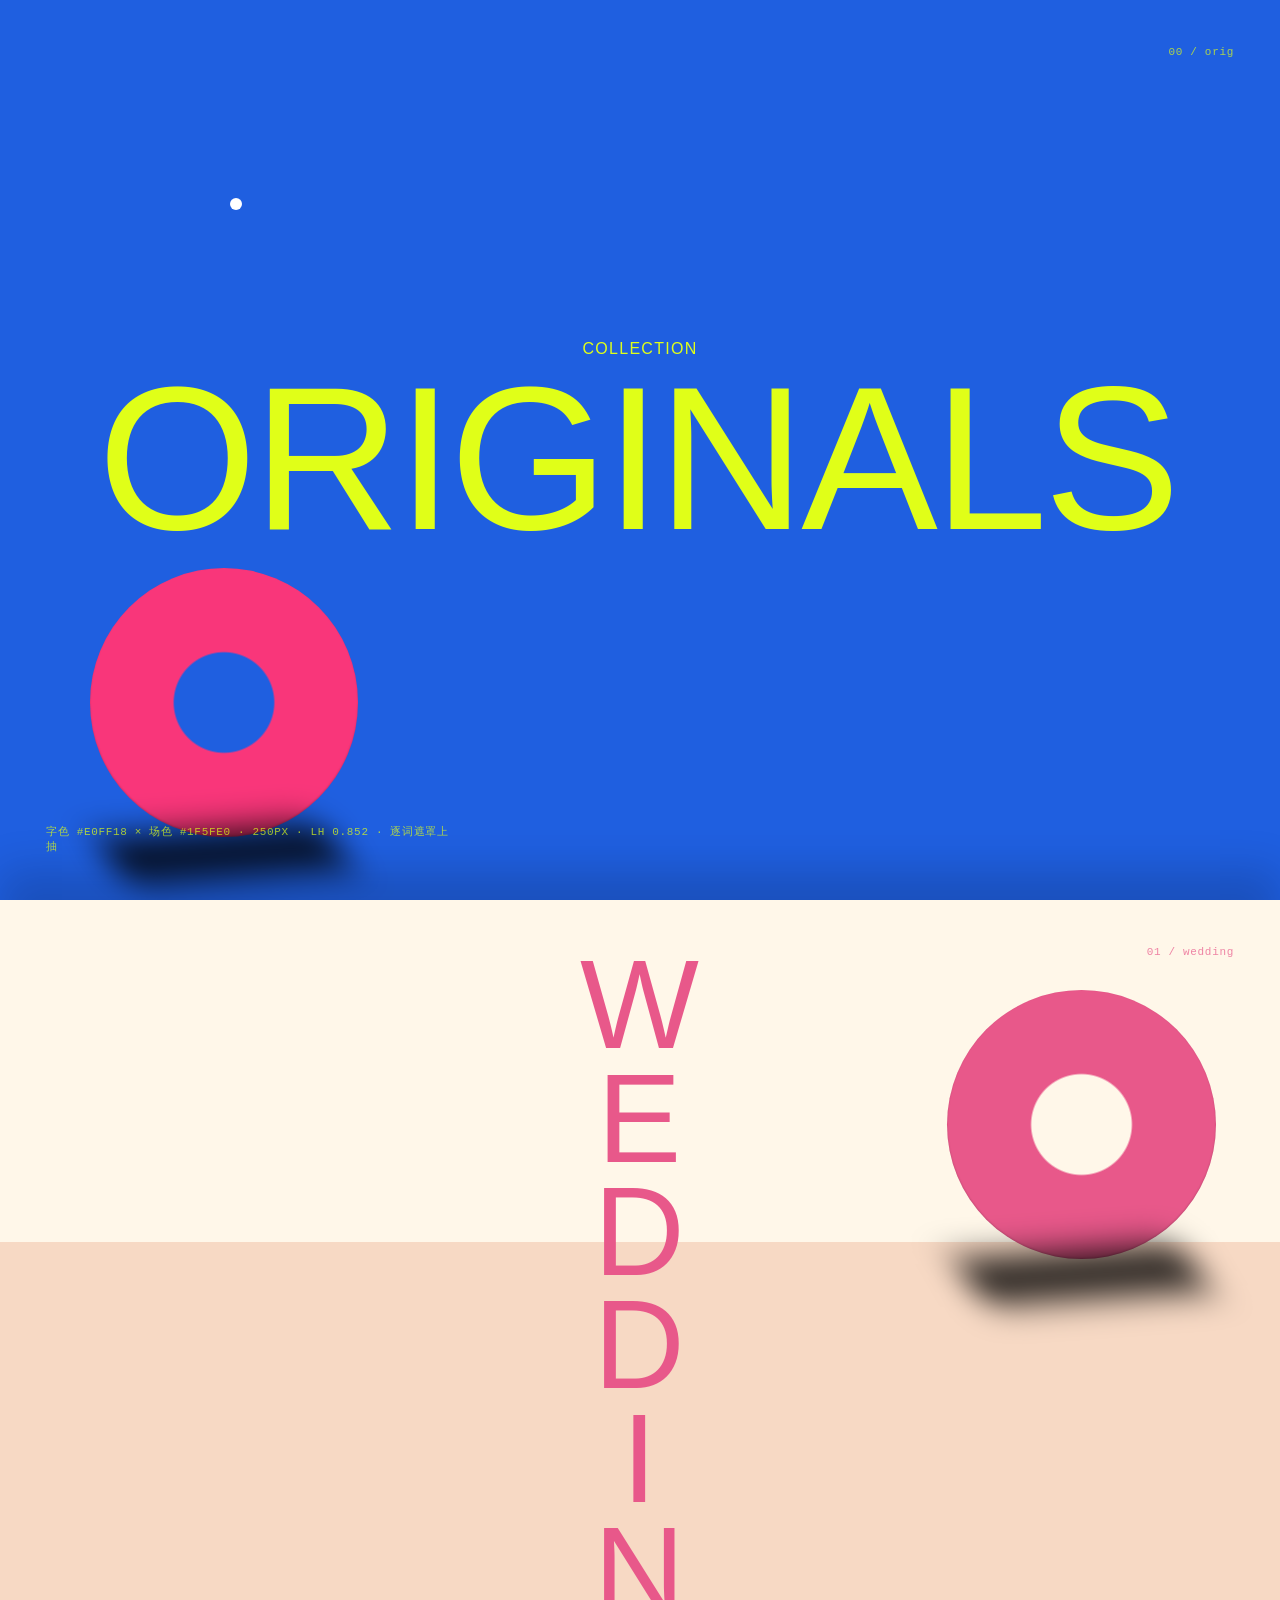
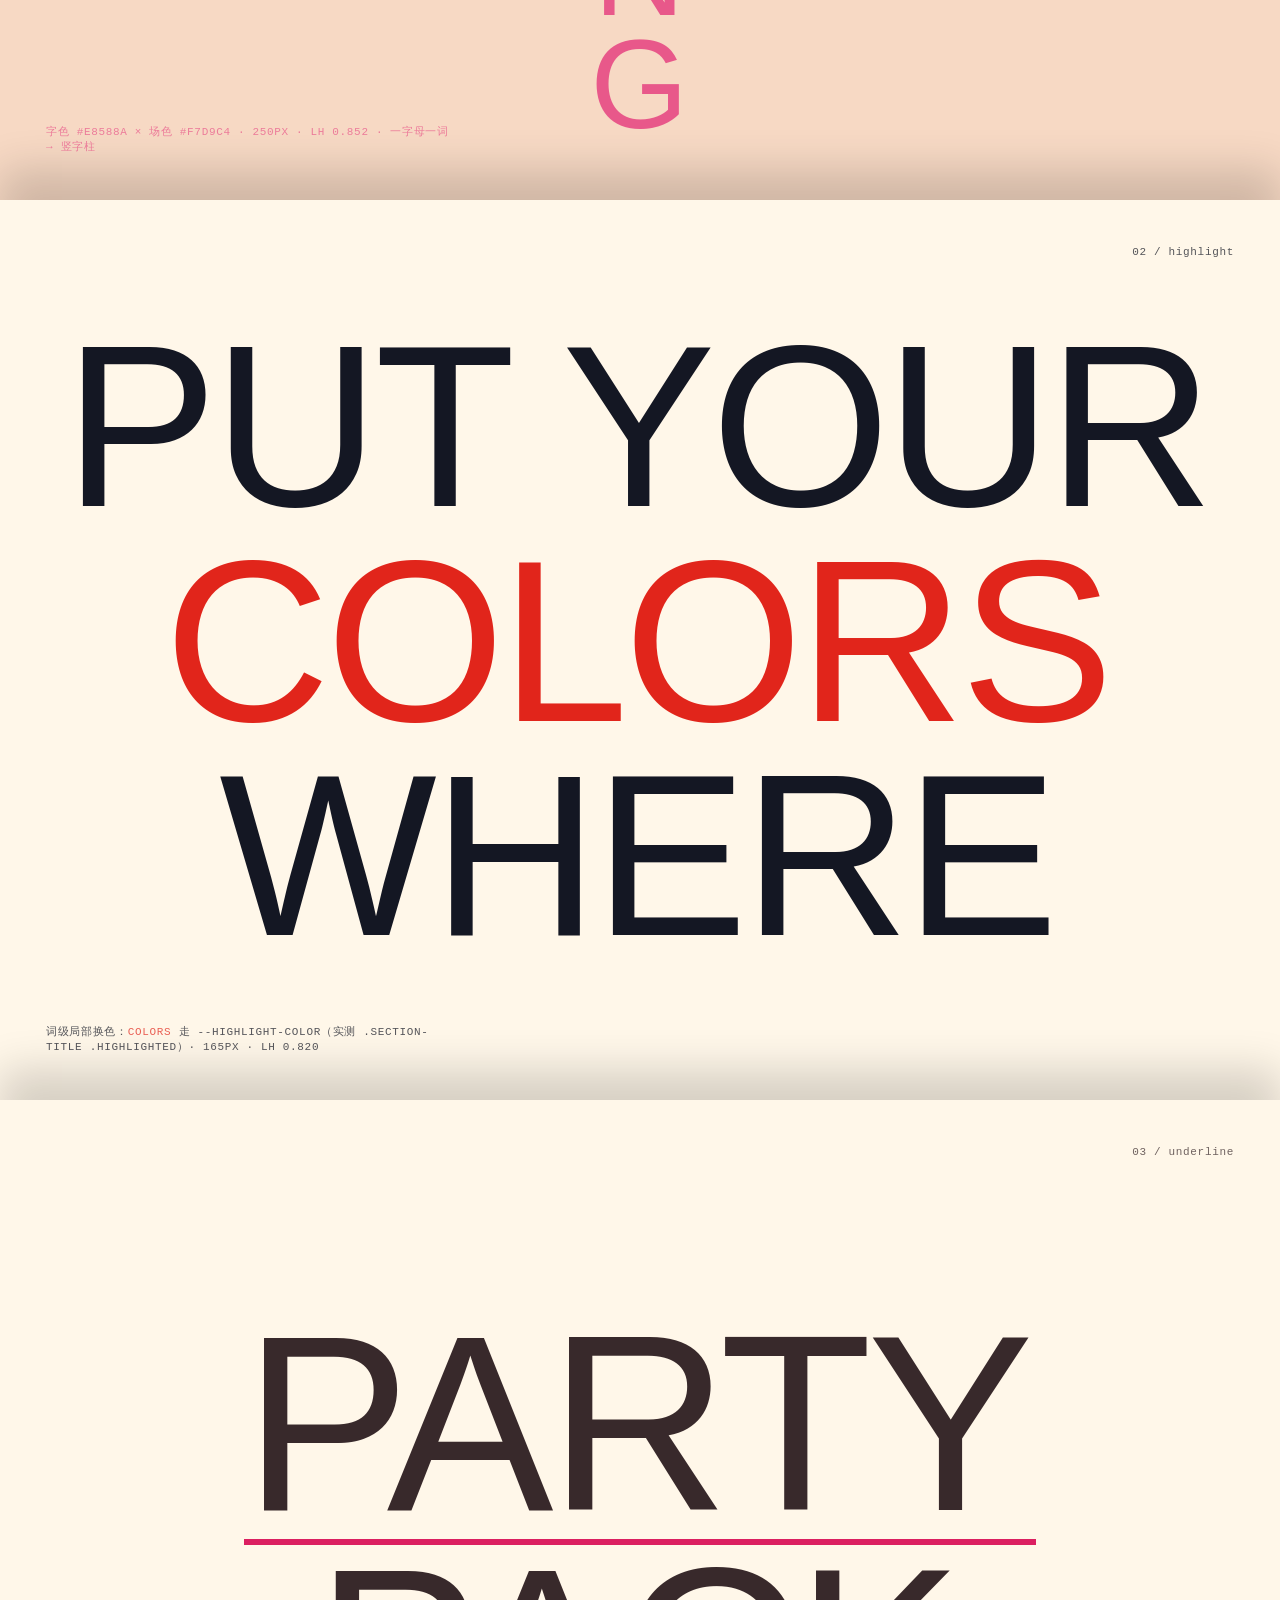
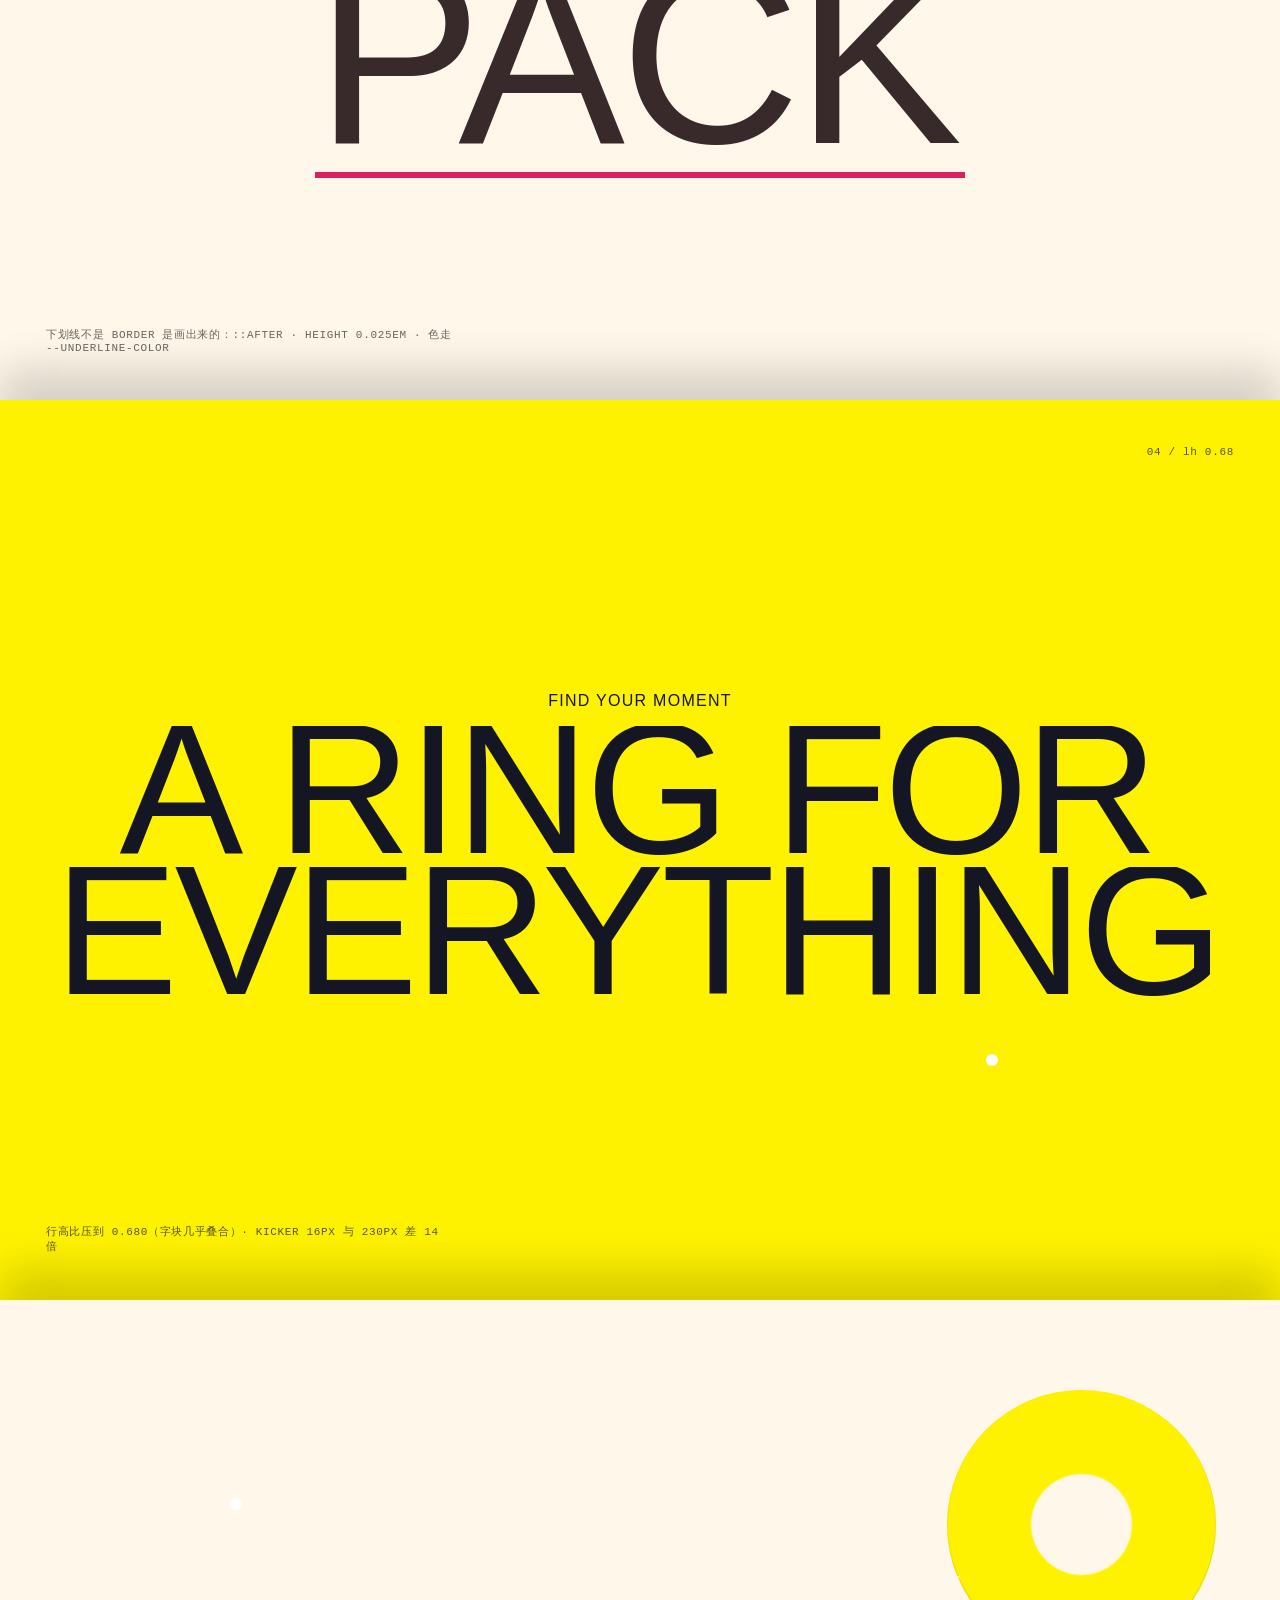
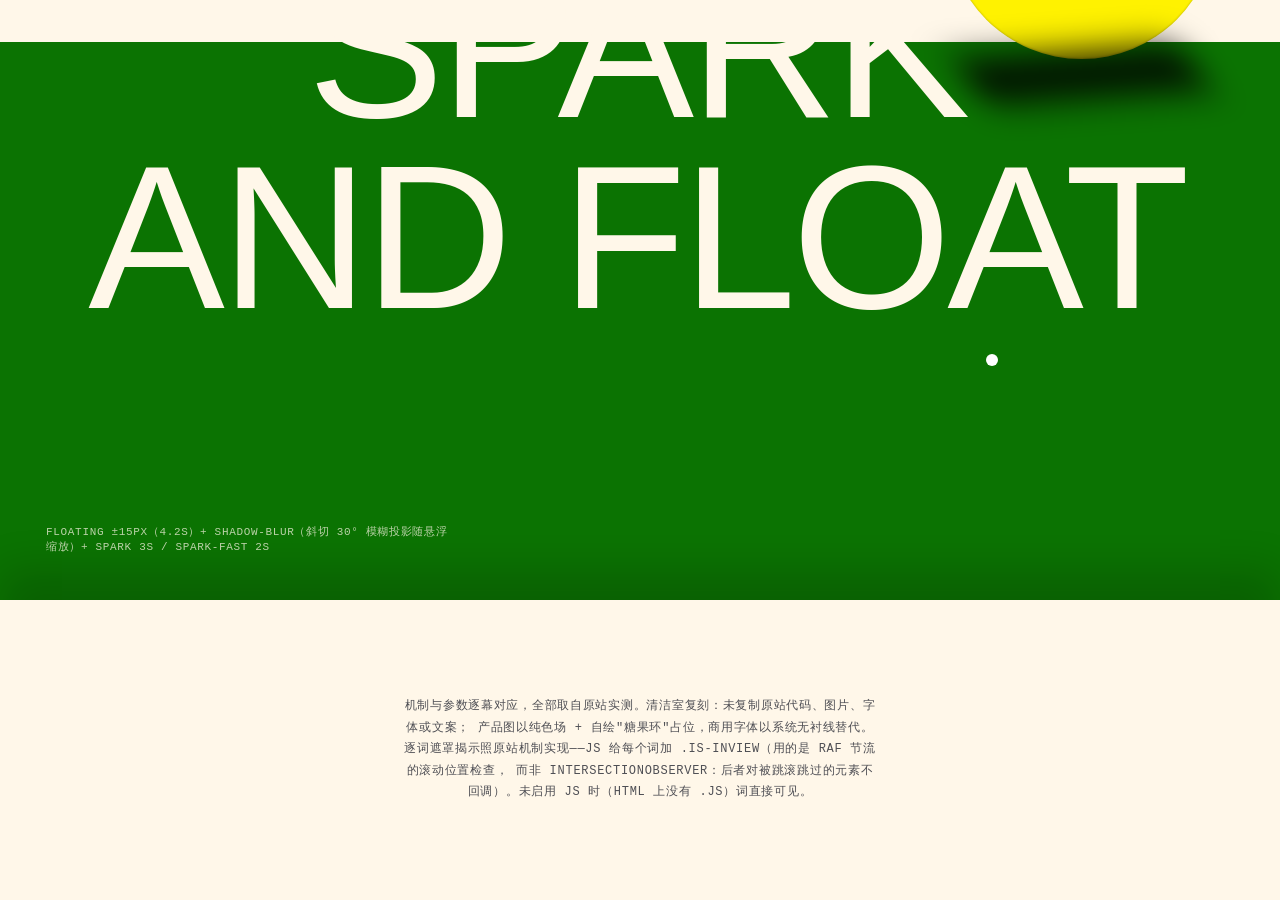
==== commit c6e38827: "fix(demo): 补回四个缺失的色场元素（黄字配奶油底导致整幕隐形）；修过期文案；提示词补「先断言元素存在再断言样式」" ====
--- a/entries/2026-10-11-giant-type-scenes/demo/index.html
+++ b/entries/2026-10-11-giant-type-scenes/demo/index.html
@@ -11,6 +11,7 @@
 
 <!-- 0 · 奶油底 + 满幅色场 + 巨字压图 + 逐词遮罩揭示 -->
 <section class="scene s0" style="--field:#1F5FE0; color:var(--neon); --highlight-color:#FFF7E9">
+  <span class="scene__field" aria-hidden="true"></span>
   <span class="scene__idx">00 / orig</span>
   <span class="kicker" style="--kicker:var(--neon)">collection</span>
   <h1 class="scene__title">
@@ -23,6 +24,7 @@
 
 <!-- 1 · 一字母一行：窄词堆成竖字柱 -->
 <section class="scene s1 scene--light" style="--field:#F7D9C4; color:var(--pink)">
+  <span class="scene__field" aria-hidden="true"></span>
   <span class="scene__idx">01 / wedding</span>
   <h2 class="scene__title">
     <span class="word" style="--i:0"><span class="word__in">W</span></span>
@@ -60,6 +62,7 @@
 
 <!-- 4 · 极紧行高 + 15.6 倍小标签对比 -->
 <section class="scene s4" style="--field:#FFF200; color:#141723">
+  <span class="scene__field" aria-hidden="true"></span>
   <span class="scene__idx">04 / lh 0.68</span>
   <span class="kicker" style="--kicker:#141723">find your moment</span>
   <h2 class="scene__title">
@@ -72,6 +75,7 @@
 
 <!-- 5 · 视效状态：floating + shadow-blur + spark（关键帧原文复刻） -->
 <section class="scene s5 scene--light" style="--field:#0B7302; color:var(--ground)">
+  <span class="scene__field" aria-hidden="true"></span>
   <span class="scene__idx">05 / states</span>
   <h2 class="scene__title">
     <span class="word" style="--i:0"><span class="word__in">SPARK</span></span>
@@ -87,8 +91,8 @@
   <p class="scene__spec" style="position:static;opacity:.75;text-align:center;font-size:12px;line-height:1.8;max-width:66ch">
     机制与参数逐幕对应，全部取自原站实测。清洁室复刻：未复制原站代码、图片、字体或文案；
     产品图以纯色场 + 自绘"糖果环"占位，商用字体以系统无衬线替代。
-    逐词遮罩揭示在原站由 JS 切换 <code>.is-inview</code> 触发，本 demo 改用 CSS 滚动驱动（零 JS），
-    浏览器不支持时退化为静止呈现。
+    逐词遮罩揭示照原站机制实现——JS 给每个词加 <code>.is-inview</code>（用的是 rAF 节流的滚动位置检查，
+    而非 IntersectionObserver：后者对被跳滚跳过的元素不回调）。未启用 JS 时（html 上没有 .js）词直接可见。
   </p>
 </section>
 
